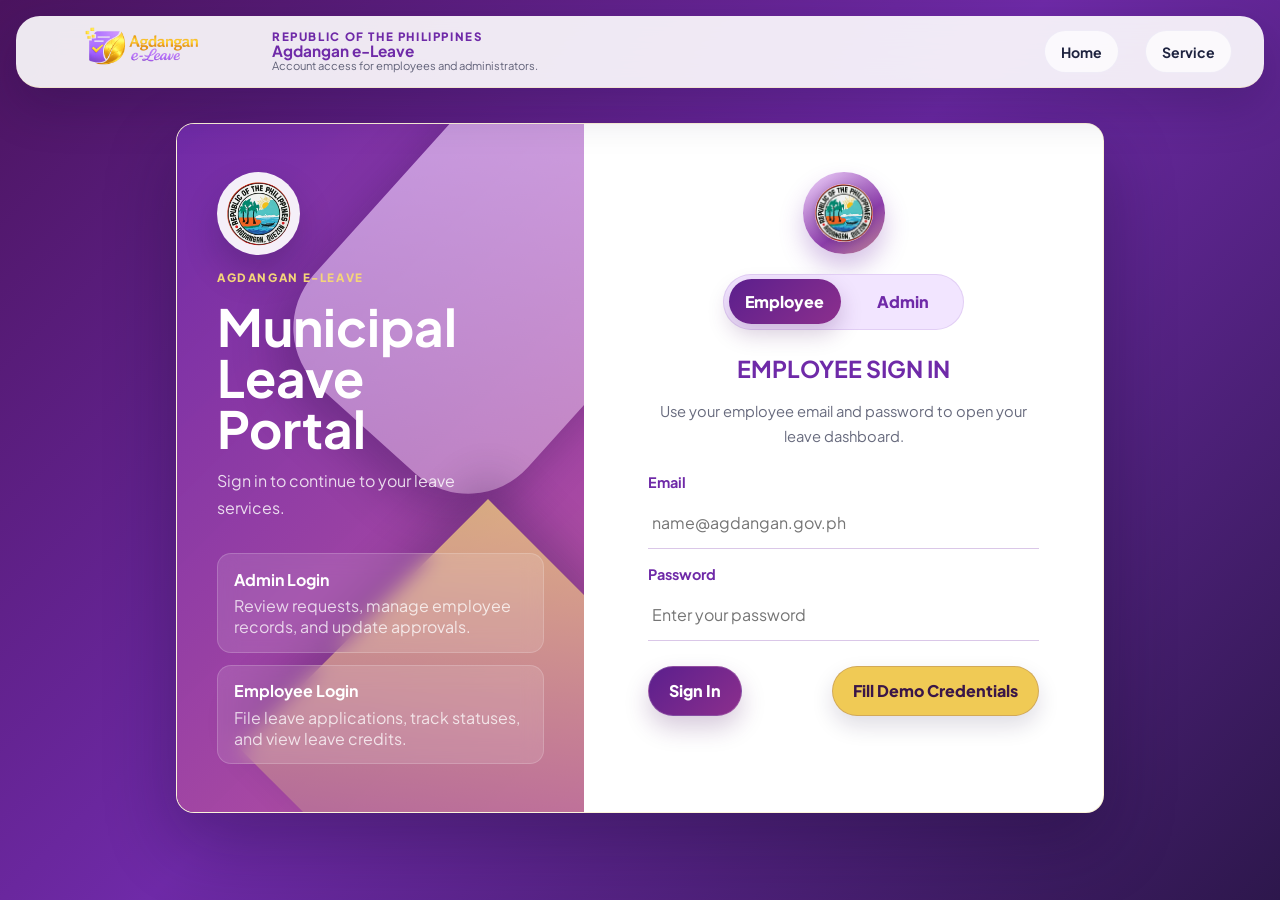
==== account-settings/index.html @ 762d7b07 "Move account settings to separate page" ====
<!DOCTYPE html>
<html lang="en">
<head>
  <meta charset="UTF-8">
  <meta name="viewport" content="width=device-width, initial-scale=1.0">
  <title>Account Settings | Agdangan e-Leave</title>
  <link rel="preconnect" href="https://fonts.googleapis.com">
  <link rel="preconnect" href="https://fonts.gstatic.com" crossorigin>
  <link href="https://fonts.googleapis.com/css2?family=Plus+Jakarta+Sans:wght@400;500;600;700;800&display=swap" rel="stylesheet">
  <link rel="stylesheet" href="/assets/css/styles.css?v=20260603-disapproval-lines">
</head>
<body class="app-shell dashboard-page employee-page account-settings-page">
  <header class="site-header">
    <a class="brand" href="/">
      <img src="/assets/images/agdangan-eleave-logo.png" alt="Agdangan e-Leave official logo" class="brand-logo">
      <div class="brand-copy">
        <span class="eyebrow">Employee Portal</span>
        <h1>Agdangan e-Leave</h1>
        <p>Account security and password management.</p>
      </div>
    </a>

    <nav class="utility-nav" aria-label="Account settings navigation">
      <a href="/employee-dashboard">Employee Service</a>
      <a href="/account-settings" class="active">Account Settings</a>
      <button type="button" id="sign-out-button">Sign Out</button>
    </nav>
  </header>

  <main class="page-shell">
    <section class="dashboard-header" id="account-settings">
      <div class="dashboard-title">
        <p class="section-label">Account Settings</p>
        <h2 id="employee-name">Account Settings</h2>
        <p id="employee-meta">Update your employee account password.</p>
      </div>

      <div class="dashboard-meta">
        <strong id="employee-role-badge" class="badge employee-badge">Employee</strong>
      </div>
    </section>

    <section class="dashboard-grid account-settings-grid">
      <article class="dashboard-card dashboard-card-wide">
        <p class="card-label">Security</p>
        <h3>Change Password</h3>
        <form class="auth-form" data-change-password-form>
          <div class="field-grid">
            <div class="field field-full">
              <label for="employee-current-password">Current Password</label>
              <input id="employee-current-password" name="currentPassword" type="password" autocomplete="current-password" required>
            </div>
            <div class="field">
              <label for="employee-new-password">New Password</label>
              <input id="employee-new-password" name="newPassword" type="password" minlength="8" autocomplete="new-password" required>
            </div>
            <div class="field">
              <label for="employee-confirm-password">Confirm New Password</label>
              <input id="employee-confirm-password" name="confirmPassword" type="password" minlength="8" autocomplete="new-password" required>
            </div>
          </div>
          <div class="form-actions">
            <button type="submit" class="button button-primary">Update Password</button>
          </div>
        </form>
      </article>
    </section>
  </main>

  <script src="/assets/vendor/supabase-js-2.js"></script>
  <script src="/assets/js/supabase-config.js"></script>
  <script src="/assets/js/app.js?v=20260603-disapproval-lines"></script>
</body>
</html>
---- assets/css/styles.css ----
:root {
  --navy: #4b23b8;
  --blue: #4ea6f5;
  --blue-dark: #6f3df4;
  --gold: #f4d579;
  --gold-strong: #d8a931;
  --mist: #f5f6fb;
  --ink: #1f2440;
  --ink-soft: rgba(31, 36, 64, 0.68);
  --white: #ffffff;
  --panel: rgba(255, 255, 255, 0.92);
  --line: rgba(102, 79, 178, 0.12);
  --shadow: 0 18px 40px rgba(54, 36, 120, 0.12);
  --success: #8c3daa;
  --danger: #e35b6b;
  --teal: #b43b93;
  --violet-soft: #f0ebff;
  --blue-soft: #edf6ff;
  --gold-soft: #fff4c4;
}

* {
  box-sizing: border-box;
}

img,
table,
input,
select,
textarea,
button {
  max-width: 100%;
}

html {
  scroll-behavior: smooth;
  width: 100%;
  overflow-x: hidden;
}

body {
  margin: 0;
  width: 100%;
  overflow-x: hidden;
  font-family: "Plus Jakarta Sans", sans-serif;
  color: var(--ink);
  background:
    radial-gradient(circle at top left, rgba(111, 61, 244, 0.14), transparent 26%),
    radial-gradient(circle at top right, rgba(78, 166, 245, 0.18), transparent 24%),
    linear-gradient(180deg, #f7f8fd 0%, #eef1fb 100%);
}

body.app-shell {
  min-height: 100vh;
}

a {
  color: inherit;
  text-decoration: none;
}

button,
input,
select,
textarea {
  font: inherit;
}

.site-header {
  position: sticky;
  top: 0;
  z-index: 10;
  display: flex;
  align-items: center;
  justify-content: space-between;
  gap: 0.9rem;
  min-height: 72px;
  padding: 0.8rem 2rem;
  background: rgba(255, 255, 255, 0.82);
  backdrop-filter: blur(18px);
  border-bottom: 1px solid rgba(102, 79, 178, 0.08);
}

.brand {
  display: flex;
  align-items: center;
  gap: 0.9rem;
  min-width: 0;
}

.brand-logo {
  width: 120px;
  max-width: 100%;
  height: auto;
  flex: 0 0 auto;
  filter: none;
}

.brand-copy {
  display: flex;
  flex-direction: column;
  justify-content: center;
  gap: 0;
  line-height: 1;
}

.brand-copy h1,
.brand-copy p,
.brand-copy .eyebrow {
  margin: 0;
}

.eyebrow,
.section-label,
.hero-kicker,
.stat-label,
.card-label {
  text-transform: uppercase;
  letter-spacing: 0.14em;
  font-size: 0.72rem;
  font-weight: 800;
}

.eyebrow,
.section-label,
.card-label,
.stat-label {
  color: var(--navy);
}

.brand-copy h1 {
  margin-top: 0;
  font-size: clamp(0.96rem, 1vw, 1.18rem);
  line-height: 1;
  color: var(--navy);
}

.brand-copy p {
  margin-top: 0;
  color: var(--ink-soft);
  font-size: 0.7rem;
  line-height: 1.25;
}

.site-nav,
.utility-nav {
  display: flex;
  align-items: center;
  flex-wrap: wrap;
  gap: 1.6rem;
  font-weight: 700;
}

.site-nav a,
.utility-nav a,
.utility-nav button {
  position: relative;
  padding: 0.7rem 1rem;
  font-size: 0.88rem;
  color: var(--ink);
  background: rgba(255, 255, 255, 0.72);
  border: 1px solid rgba(102, 79, 178, 0.08);
  border-radius: 999px;
  cursor: pointer;
  white-space: normal;
}

.site-nav a::after,
.utility-nav a::after,
.utility-nav button::after {
  display: none;
}

.site-nav a:hover::after,
.site-nav a.active::after,
.utility-nav a:hover::after,
.utility-nav a.active::after,
.utility-nav button:hover::after {
  transform: none;
}

.site-nav a:hover,
.site-nav a.active,
.utility-nav a:hover,
.utility-nav a.active,
.utility-nav button:hover {
  color: var(--navy);
  background: var(--violet-soft);
  border-color: rgba(111, 61, 244, 0.14);
}

.hero {
  position: relative;
  min-height: calc(100vh - 96px);
  display: grid;
  align-items: center;
  padding: 4.5rem;
  background: transparent;
  overflow: hidden;
}

.hero-overlay {
  display: none;
}

.hero-shell {
  position: relative;
  display: grid;
  grid-template-columns: minmax(0, 1fr) minmax(360px, 420px);
  gap: 3rem;
  align-items: center;
  width: min(100%, 72rem);
  margin: 0 auto;
  padding: 2rem;
  border-radius: 36px;
  background: linear-gradient(145deg, rgba(255, 255, 255, 0.82), rgba(255, 255, 255, 0.6));
  border: 1px solid rgba(102, 79, 178, 0.08);
  box-shadow: var(--shadow);
}

.hero-copy {
  display: grid;
  gap: 1rem;
  max-width: 36rem;
}

.hero-kicker {
  color: var(--blue-dark);
}

.hero-copy h2,
.auth-copy h2,
.service-copy h3,
.dashboard-title h2 {
  margin: 1rem 0 1rem;
  font-family: "Plus Jakarta Sans", sans-serif;
}

.hero-copy h2 {
  margin: 0;
  font-size: clamp(3rem, 5vw, 4.6rem);
  line-height: 0.98;
  color: var(--ink);
}

.hero-text,
.panel p,
.service-copy p,
.service-card li,
.auth-copy p,
.auth-form p,
.dashboard-card p,
.data-table td,
.data-table th,
.empty-state,
.request-list li {
  line-height: 1.7;
}

.hero-text {
  max-width: 34rem;
  font-size: 1.08rem;
  color: var(--ink-soft);
}

.hero-meta {
  display: grid;
  gap: 1rem;
  grid-template-columns: repeat(2, minmax(0, 1fr));
}

.hero-meta div {
  display: grid;
  gap: 0.3rem;
  padding: 1.15rem 1.2rem;
  background: rgba(255, 255, 255, 0.86);
  border: 1px solid rgba(111, 61, 244, 0.1);
  border-radius: 22px;
  box-shadow: 0 12px 26px rgba(54, 36, 120, 0.06);
}

.hero-meta strong {
  color: var(--navy);
}

.hero-login-card {
  align-self: center;
}

.trust-strip,
.overview-section,
.app-layout,
.closing-section {
  width: min(100%, 72rem);
  margin: 0 auto;
  padding: 4.25rem 4.5rem;
}

.trust-strip {
  display: grid;
  grid-template-columns: repeat(3, minmax(0, 1fr));
  gap: 1rem;
  padding-top: 0;
}

.trust-strip p {
  margin: 0;
  padding: 1.15rem 1.2rem;
  background: rgba(255, 255, 255, 0.84);
  border: 1px solid var(--line);
  border-radius: 20px;
  box-shadow: 0 14px 28px rgba(54, 36, 120, 0.06);
  line-height: 1.6;
  color: var(--ink-soft);
}

.trust-strip strong {
  color: var(--navy);
}

.hero-actions,
.form-actions,
.split-actions,
.service-links {
  display: flex;
  flex-wrap: wrap;
  gap: 1rem;
}

.button {
  position: relative;
  display: inline-flex;
  align-items: center;
  justify-content: center;
  gap: 0.5rem;
  min-height: 2.8rem;
  padding: 0.82rem 1.25rem;
  border-radius: 14px;
  font-weight: 800;
  border: 1px solid transparent;
  cursor: pointer;
  overflow: hidden;
  box-shadow: 0 10px 22px rgba(31, 12, 64, 0.14);
  transition: transform 160ms ease, box-shadow 160ms ease, background 160ms ease, border-color 160ms ease;
}

.button:hover {
  transform: translateY(-1px);
  box-shadow: 0 14px 28px rgba(31, 12, 64, 0.18);
}

.button:disabled,
.button.is-loading {
  cursor: wait;
  opacity: 0.82;
}

.button:disabled:hover,
.button.is-loading:hover {
  transform: none;
}

.button.is-loading::after {
  position: absolute;
  right: 0;
  bottom: 0;
  left: 0;
  height: 3px;
  content: "";
  background: linear-gradient(90deg, transparent, rgba(255, 255, 255, 0.92), transparent);
  animation: button-loading-progress 1s ease-in-out infinite;
}

.button-spinner {
  width: 1em;
  height: 1em;
  flex: 0 0 auto;
  border: 2px solid currentColor;
  border-right-color: transparent;
  border-radius: 999px;
  animation: button-spinner 700ms linear infinite;
}

@keyframes button-spinner {
  to {
    transform: rotate(360deg);
  }
}

@keyframes button-loading-progress {
  0% {
    transform: translateX(-100%);
  }

  100% {
    transform: translateX(100%);
  }
}

.button-primary {
  background: linear-gradient(135deg, #5b1f8d 0%, #8c2f8d 100%);
  color: #ffffff;
  border-color: rgba(255, 255, 255, 0.18);
}

.button-secondary {
  background: #ffffff;
  color: #4b145f;
  border: 1px solid rgba(75, 20, 95, 0.24);
}

.button-muted {
  background: #eadcf7;
  color: #4b145f;
  border-color: rgba(75, 20, 95, 0.18);
}

.button-danger {
  background: #f7d9df;
  color: #9d2638;
  border-color: rgba(157, 38, 56, 0.2);
}

.button-success {
  background: #f0ca55;
  color: #3a1648;
  border-color: rgba(75, 20, 95, 0.18);
}

.overview-section {
  display: grid;
  grid-template-columns: 0.82fr 1.18fr;
  gap: 2rem;
  align-items: start;
}

.overview-copy h3,
.closing-section h3,
.service-auth-heading {
  margin: 0.75rem 0 1rem;
  font-size: clamp(2rem, 3vw, 2.8rem);
  color: var(--ink);
  line-height: 1.05;
}

.overview-copy p,
.closing-section p {
  color: var(--ink-soft);
  line-height: 1.7;
}

.overview-grid {
  display: grid;
  grid-template-columns: repeat(3, minmax(0, 1fr));
  gap: 1rem;
}

.overview-card {
  padding: 1.6rem;
  border-radius: 24px;
  background: rgba(255, 255, 255, 0.88);
  box-shadow: 0 14px 30px rgba(54, 36, 120, 0.08);
  border: 1px solid rgba(111, 61, 244, 0.07);
}

.overview-card span {
  display: inline-flex;
  margin-bottom: 1rem;
  color: var(--blue);
  font-weight: 800;
}

.overview-card h4 {
  margin: 0 0 0.6rem;
  font-size: 1.3rem;
  color: var(--ink);
}

.overview-card p {
  margin: 0;
  color: var(--ink-soft);
  line-height: 1.65;
}

.service-auth-card {
  display: grid;
  gap: 1rem;
  width: min(100%, 26rem);
  padding: 2rem;
  border-radius: 28px;
  background: linear-gradient(180deg, rgba(75, 35, 184, 0.97), rgba(111, 61, 244, 0.96));
  color: #ffffff;
  box-shadow: 0 24px 50px rgba(67, 38, 154, 0.24);
  border: 1px solid rgba(255, 255, 255, 0.12);
}

.service-auth-role-wrap {
  display: grid;
  gap: 1rem;
}

.service-auth-form {
  padding: 0;
  background: transparent;
  box-shadow: none;
  border-radius: 0;
}

.service-auth-card .section-label,
.service-auth-card .service-auth-heading,
.service-auth-card .auth-form h3,
.service-auth-card .muted,
.service-auth-card .field label {
  color: #ffffff;
}

.service-auth-card .muted {
  color: rgba(255, 255, 255, 0.72);
}

.service-auth-form .field input {
  background: rgba(255, 255, 255, 0.98);
  border-color: rgba(255, 255, 255, 0.18);
}

.service-auth-form .form-actions {
  padding-top: 0.5rem;
}

.panel,
.auth-card,
.dashboard-card,
.service-card,
.mini-card,
.stat-card,
.status-banner {
  border-radius: 26px;
  background: var(--panel);
  box-shadow: var(--shadow);
}

.panel {
  padding: 2rem;
}

.panel-intro {
  background: linear-gradient(160deg, rgba(75, 35, 184, 0.96), rgba(78, 166, 245, 0.84));
  color: var(--white);
}

.panel-intro h3 {
  margin: 0.6rem 0 1rem;
  font-size: 2rem;
}

.panel-feature span {
  display: inline-flex;
  width: 3rem;
  height: 3rem;
  align-items: center;
  justify-content: center;
  border-radius: 50%;
  background: rgba(111, 61, 244, 0.12);
  color: var(--blue);
  font-weight: 800;
}

.panel-feature h3 {
  margin: 1.1rem 0 0.6rem;
  font-size: 1.45rem;
}

.service-section {
  display: block;
}

.service-copy h3 {
  font-size: clamp(2rem, 3vw, 3rem);
  color: var(--ink);
}

.mini-card,
.service-card,
.auth-card,
.dashboard-card,
.status-banner,
.stat-card {
  padding: 2rem;
  border: 1px solid rgba(102, 79, 178, 0.08);
}

.mini-card {
  display: grid;
  gap: 0.35rem;
  min-width: 14rem;
  background: linear-gradient(135deg, rgba(255, 255, 255, 0.96), rgba(240, 235, 255, 0.84));
}

.mini-card span {
  color: var(--ink-soft);
}

.service-card h4 {
  margin-top: 0;
  font-size: 1.7rem;
  color: var(--navy);
}

.service-card ul,
.request-list {
  margin: 0 0 1.75rem;
  padding-left: 1.2rem;
}

.app-layout {
  display: grid;
  grid-template-columns: 1.05fr 0.95fr;
  gap: 2rem;
  min-height: calc(100vh - 108px);
  align-items: start;
}

.auth-copy {
  padding-top: 0.5rem;
}

.auth-page .app-layout,
.landing-page .hero-shell {
  width: min(100%, 84rem);
}

.auth-page .app-layout {
  margin: 1rem auto 0;
  padding: 1rem 2rem 3rem;
}

.dashboard-page .site-header {
  width: min(100%, 84rem);
  margin: 1rem auto 0;
  border-radius: 28px;
  padding-left: 1.4rem;
  padding-right: 1.4rem;
  box-shadow: 0 18px 38px rgba(54, 36, 120, 0.08);
}

.dashboard-page .page-shell {
  padding-top: 1.5rem;
}

.auth-copy h2 {
  font-size: clamp(2.4rem, 4vw, 4.2rem);
  color: var(--navy);
}

.auth-grid {
  display: grid;
  gap: 1.25rem;
  margin-top: 2rem;
}

.auth-card {
  display: grid;
  gap: 1rem;
  background: linear-gradient(180deg, rgba(255, 255, 255, 0.96), rgba(245, 241, 255, 0.92));
}

.auth-page {
  min-height: 100vh;
  background: linear-gradient(135deg, #4b145f 0%, #6f2aa8 48%, #2d174c 100%);
}

.auth-page .site-header {
  width: min(100% - 2rem, 84rem);
  margin: 1rem auto 0;
  border-radius: 24px;
  background: rgba(255, 255, 255, 0.9);
  border-color: rgba(244, 213, 121, 0.28);
  box-shadow: 0 18px 48px rgba(24, 9, 48, 0.22);
}

.auth-page .brand-copy h1,
.auth-page .eyebrow,
.auth-page .section-label {
  color: #6f2aa8;
}

.auth-page .app-layout {
  position: relative;
  grid-template-columns: minmax(280px, 0.88fr) minmax(320px, 1.12fr);
  gap: 0;
  width: min(100% - 2rem, 58rem);
  min-height: 34rem;
  margin: 2.2rem auto;
  padding: 0;
  overflow: hidden;
  border: 1px solid rgba(244, 213, 121, 0.28);
  border-radius: 18px;
  background: #ffffff;
  box-shadow: 0 28px 70px rgba(20, 8, 40, 0.32);
}

.auth-page .auth-copy {
  position: relative;
  display: grid;
  align-content: center;
  min-height: 34rem;
  padding: 3rem 2.5rem;
  overflow: hidden;
  background:
    linear-gradient(135deg, rgba(111, 42, 168, 0.94), rgba(198, 91, 164, 0.88)),
    #7c2b91;
  color: #ffffff;
}

.auth-page .auth-copy::before,
.auth-page .auth-copy::after {
  position: absolute;
  content: "";
  inset: auto;
  pointer-events: none;
}

.auth-page .auth-copy::before {
  top: -7rem;
  right: -5.5rem;
  width: 18rem;
  height: 30rem;
  border-radius: 0 0 5rem 5rem;
  background: linear-gradient(135deg, rgba(239, 206, 255, 0.74), rgba(255, 255, 255, 0.32));
  transform: rotate(42deg);
  box-shadow: 0 24px 46px rgba(31, 12, 64, 0.28);
}

.auth-page .auth-copy::after {
  right: -5rem;
  bottom: -7rem;
  width: 22rem;
  height: 22rem;
  background: linear-gradient(135deg, rgba(244, 213, 121, 0.72), rgba(140, 61, 170, 0.42));
  transform: rotate(45deg);
  box-shadow: -18px -18px 40px rgba(31, 12, 64, 0.24);
}

.auth-copy-inner {
  position: relative;
  z-index: 1;
  display: grid;
  gap: 0.8rem;
  max-width: 18rem;
}

.auth-seal {
  width: 5.2rem;
  height: 5.2rem;
  object-fit: contain;
  padding: 0.6rem;
  border-radius: 50%;
  background: rgba(255, 255, 255, 0.92);
  box-shadow: 0 18px 34px rgba(31, 12, 64, 0.24);
}

.auth-page .auth-copy .section-label {
  color: #f4d579;
}

.auth-page .auth-copy h2 {
  margin: 0;
  color: #ffffff;
  font-size: clamp(2.4rem, 4vw, 3.8rem);
  line-height: 1;
}

.auth-page .auth-copy p {
  margin: 0;
  max-width: 17rem;
  color: rgba(255, 255, 255, 0.82);
}

.auth-page .auth-grid {
  position: relative;
  z-index: 1;
  grid-template-columns: 1fr;
  gap: 0.75rem;
  margin-top: 2rem;
}

.auth-page .mini-card {
  min-width: 0;
  padding: 0.9rem 1rem;
  border-color: rgba(255, 255, 255, 0.18);
  border-radius: 14px;
  background: rgba(255, 255, 255, 0.12);
  box-shadow: none;
  backdrop-filter: blur(10px);
}

.auth-page .mini-card strong {
  color: #ffffff;
}

.auth-page .mini-card span {
  color: rgba(255, 255, 255, 0.76);
}

.auth-page .status-banner {
  position: relative;
  z-index: 1;
  margin-top: 1rem;
  padding: 0.85rem 1rem;
  border-color: rgba(244, 213, 121, 0.24);
  border-radius: 14px;
  background: rgba(255, 255, 255, 0.14);
  box-shadow: none;
  color: #fff4c4;
}

.auth-page .auth-card {
  align-content: center;
  min-height: 34rem;
  padding: 3rem 4rem;
  border: 0;
  border-radius: 0;
  background: #ffffff;
  box-shadow: none;
}

.auth-icon {
  display: grid;
  place-items: center;
  justify-self: center;
  width: 5.1rem;
  height: 5.1rem;
  margin-bottom: 0.25rem;
  border-radius: 50%;
  overflow: hidden;
  background: linear-gradient(145deg, #f3d9ff, #8c3daa 62%, #f4d579 140%);
  box-shadow: 0 14px 24px rgba(111, 42, 168, 0.28);
}

.auth-icon img {
  width: 3.6rem;
  height: 3.6rem;
  border-radius: 50%;
  object-fit: contain;
  filter: drop-shadow(0 2px 4px rgba(36, 16, 64, 0.22));
}

.auth-page .auth-form h3 {
  margin: 0;
  text-align: center;
  color: #6f2aa8;
  font-size: 1.45rem;
  text-transform: uppercase;
}

.auth-page .auth-form .muted {
  margin: 0 0 0.5rem;
  text-align: center;
}

.auth-page .role-switch {
  justify-self: center;
  margin-bottom: 0.5rem;
  padding: 0.28rem;
  border: 1px solid rgba(111, 42, 168, 0.12);
  border-radius: 999px;
  background: #f2e5ff;
}

.auth-page .role-switch button {
  min-width: 7rem;
  border-radius: 999px;
  color: #6f2aa8;
}

.auth-page .role-switch button.active {
  background: linear-gradient(135deg, #5b1f8d, #8c2f8d);
  box-shadow: 0 10px 22px rgba(75, 20, 95, 0.22);
}

.auth-page .field label {
  color: #6f2aa8;
}

.auth-page .field input {
  border-width: 0 0 1px;
  border-color: rgba(111, 42, 168, 0.26);
  border-radius: 0;
  padding: 0.9rem 0.2rem;
  background: transparent;
}

.auth-page .field input:focus {
  box-shadow: 0 3px 0 rgba(244, 213, 121, 0.78);
}

.auth-page .form-actions {
  justify-content: space-between;
  align-items: center;
  padding-top: 0.6rem;
}

.auth-page .button-primary {
  border-radius: 999px;
  background: linear-gradient(135deg, #5b1f8d, #8c2f8d);
  box-shadow: 0 12px 24px rgba(75, 20, 95, 0.22);
}

.auth-page .button-muted {
  border-radius: 999px;
  background: #f0ca55;
  color: #3a1648;
  border-color: rgba(75, 20, 95, 0.18);
}

.landing-page {
  min-height: 100vh;
  background: linear-gradient(135deg, #4b145f 0%, #6f2aa8 48%, #2d174c 100%);
}

.landing-page .site-header,
.auth-page .site-header,
.admin-page .site-header,
.credit-page .site-header,
.employee-page .site-header {
  min-height: 72px;
  max-height: 72px;
  overflow: visible;
}

.landing-page .site-header {
  width: min(100% - 2rem, 84rem);
  margin: 1rem auto 0;
  border-radius: 24px;
  background: rgba(255, 255, 255, 0.9);
  border-color: rgba(244, 213, 121, 0.28);
  box-shadow: 0 18px 48px rgba(24, 9, 48, 0.22);
}

.landing-page .brand-logo,
.auth-page .brand-logo {
  position: absolute;
  left: 1.1rem;
  top: 50%;
  z-index: 2;
  width: 230px;
  max-width: none;
  transform: translateY(-50%);
  transform-origin: left center;
}

.landing-page .brand-copy {
  margin-left: 14rem;
}

.auth-page .brand-copy {
  margin-left: 14rem;
}

.landing-page .brand-copy h1 {
  color: #6f2aa8;
}

.landing-page .eyebrow,
.landing-page .section-label,
.landing-page .card-label {
  color: #6f2aa8;
}

.landing-page .site-nav a {
  border-color: rgba(111, 42, 168, 0.12);
}

.landing-page .site-nav a.active,
.landing-page .site-nav a:hover {
  color: #6f2aa8;
  background: rgba(244, 213, 121, 0.18);
  border-color: rgba(244, 213, 121, 0.42);
}

.landing-page .hero {
  min-height: calc(100vh - 6.5rem);
  padding: 2.2rem 2rem 1.4rem;
}

.landing-page .hero-shell {
  position: relative;
  grid-template-columns: 1fr;
  gap: 0;
  width: min(100%, 72rem);
  min-height: 35rem;
  padding: 0;
  overflow: hidden;
  border: 1px solid rgba(244, 213, 121, 0.28);
  border-radius: 20px;
  background: #ffffff;
  box-shadow: 0 30px 74px rgba(20, 8, 40, 0.34);
}

.landing-page .hero-copy {
  position: relative;
  display: grid;
  align-content: center;
  max-width: none;
  min-height: 35rem;
  padding: 3.2rem;
  overflow: hidden;
  background:
    linear-gradient(135deg, rgba(111, 42, 168, 0.94), rgba(198, 91, 164, 0.88)),
    #7c2b91;
  color: #ffffff;
}

.landing-page .hero-copy .hero-actions {
  display: none;
}

.landing-page .hero-copy::before,
.landing-page .hero-copy::after {
  position: absolute;
  content: "";
  pointer-events: none;
}

.landing-page .hero-copy::before {
  top: -7rem;
  right: -5.5rem;
  width: 20rem;
  height: 31rem;
  border-radius: 0 0 5rem 5rem;
  background: linear-gradient(135deg, rgba(239, 206, 255, 0.72), rgba(255, 255, 255, 0.3));
  transform: rotate(42deg);
  box-shadow: 0 24px 46px rgba(31, 12, 64, 0.28);
}

.landing-page .hero-copy::after {
  right: -5rem;
  bottom: -7.5rem;
  width: 23rem;
  height: 23rem;
  background: linear-gradient(135deg, rgba(244, 213, 121, 0.72), rgba(140, 61, 170, 0.42));
  transform: rotate(45deg);
  box-shadow: -18px -18px 40px rgba(31, 12, 64, 0.24);
}

.landing-page .hero-copy > * {
  position: relative;
  z-index: 1;
}

.landing-page .hero-kicker {
  color: #f4d579;
}

.landing-page .hero-copy h2 {
  color: #ffffff;
  font-size: clamp(3.2rem, 6vw, 5.4rem);
}

.landing-page .hero-text {
  color: rgba(255, 255, 255, 0.82);
}

.landing-page .hero-meta {
  max-width: 36rem;
}

.landing-page .hero-meta div {
  border-color: rgba(255, 255, 255, 0.18);
  border-radius: 16px;
  background: rgba(255, 255, 255, 0.12);
  box-shadow: none;
  backdrop-filter: blur(10px);
}

.landing-page .hero-meta .card-label {
  color: #f4d579;
}

.landing-page .hero-meta strong {
  color: #ffffff;
}

.landing-page .hero-actions .button-primary {
  background: linear-gradient(135deg, #f4d579, #c26aa8);
  color: #2d174c;
  box-shadow: 0 12px 26px rgba(48, 18, 78, 0.18);
}

.landing-page .trust-strip,
.landing-page .overview-section,
.landing-page .closing-section {
  position: relative;
  z-index: 1;
}

.landing-page .trust-strip p,
.landing-page .overview-card,
.landing-page .closing-section,
.landing-page .overview-copy {
  border-color: rgba(244, 213, 121, 0.22);
}

.landing-page .trust-strip p,
.landing-page .overview-card,
.landing-page .closing-section {
  background: rgba(255, 255, 255, 0.92);
  box-shadow: 0 18px 42px rgba(24, 9, 48, 0.18);
}

.status-banner {
  margin-top: 1.5rem;
  color: var(--navy);
  background: linear-gradient(135deg, rgba(255, 255, 255, 0.9), rgba(237, 246, 255, 0.88));
}

.auth-form {
  display: grid;
  gap: 1rem;
}

.role-switch {
  display: inline-flex;
  padding: 0.35rem;
  border-radius: 16px;
  background: rgba(111, 61, 244, 0.08);
  gap: 0.35rem;
}

.role-switch button {
  padding: 0.75rem 1rem;
  border: 0;
  border-radius: 12px;
  background: transparent;
  color: var(--ink);
  font-weight: 800;
  cursor: pointer;
}

.role-switch button.active {
  background: linear-gradient(135deg, #5b1f8d, #8c2f8d);
  color: var(--white);
}

.field-grid {
  display: grid;
  grid-template-columns: 1fr 1fr;
  gap: 1rem;
}

.field {
  display: grid;
  gap: 0.45rem;
}

.field-full {
  grid-column: 1 / -1;
}

.field label {
  font-size: 0.9rem;
  font-weight: 700;
  color: var(--ink);
}

.field input,
.field select,
.field textarea {
  width: 100%;
  border: 1px solid rgba(111, 61, 244, 0.12);
  border-radius: 16px;
  padding: 0.95rem 1rem;
  background: rgba(255, 255, 255, 0.96);
  color: var(--ink);
}

.field textarea {
  min-height: 8rem;
  resize: vertical;
}

.helper-text,
.muted {
  color: var(--ink-soft);
  font-size: 0.92rem;
}

input:focus,
select:focus,
textarea:focus,
button:focus {
  outline: 0;
  box-shadow: 0 0 0 4px rgba(111, 61, 244, 0.12);
}

.hidden {
  display: none !important;
}

.system-alert {
  position: fixed;
  inset: 0;
  z-index: 500;
  display: grid;
  place-items: center;
  padding: 1.25rem;
}

.system-alert-backdrop {
  position: absolute;
  inset: 0;
  background: rgba(18, 20, 36, 0.54);
  backdrop-filter: blur(10px);
}

.system-alert-dialog {
  position: relative;
  display: grid;
  grid-template-columns: auto minmax(0, 1fr);
  gap: 1rem;
  width: min(100%, 440px);
  padding: 1.35rem;
  border: 1px solid rgba(102, 79, 178, 0.12);
  border-radius: 24px;
  background: rgba(255, 255, 255, 0.98);
  box-shadow: 0 26px 70px rgba(24, 20, 66, 0.28);
}

.system-alert-icon {
  display: inline-flex;
  align-items: center;
  justify-content: center;
  width: 2.6rem;
  height: 2.6rem;
  border-radius: 999px;
  background: var(--violet-soft);
  color: var(--navy);
  font-size: 0.9rem;
  font-weight: 900;
}

.system-alert-success .system-alert-icon {
  background: rgba(244, 213, 121, 0.2);
  color: var(--success);
}

.system-alert-copy {
  min-width: 0;
}

.system-alert-copy h3 {
  margin: 0 0 0.35rem;
  color: var(--ink);
  font-size: 1.1rem;
}

.system-alert-copy p {
  margin: 0;
  color: var(--ink-soft);
  line-height: 1.55;
  overflow-wrap: anywhere;
}

.system-alert-action {
  grid-column: 2;
  justify-self: end;
  margin-top: 0.15rem;
  padding: 0.75rem 1.15rem;
  border-radius: 14px;
}

.page-shell {
  padding: 2rem 2rem 4rem;
  width: min(100%, 84rem);
  margin: 0 auto;
}

.dashboard-header {
  display: flex;
  align-items: flex-start;
  justify-content: space-between;
  gap: 1.5rem;
  margin-bottom: 1.75rem;
  padding: 2rem;
  border-radius: 30px;
  background: linear-gradient(145deg, rgba(75, 35, 184, 0.96), rgba(111, 61, 244, 0.92));
  color: #ffffff;
  box-shadow: 0 24px 48px rgba(67, 38, 154, 0.24);
}

.dashboard-title h2 {
  font-size: clamp(2rem, 3vw, 3rem);
  color: #ffffff;
}

.dashboard-title p,
.dashboard-meta {
  color: rgba(255, 255, 255, 0.8);
}

.stats-grid,
.dashboard-grid {
  display: grid;
  gap: 1.35rem;
}

.stats-grid {
  grid-template-columns: repeat(4, 1fr);
  margin-bottom: 1.35rem;
}

.stat-card strong {
  display: block;
  margin-top: 0.7rem;
  font-size: 2rem;
  color: #ffffff;
}

.dashboard-grid {
  grid-template-columns: 1.1fr 0.9fr;
}

.stats-grid .stat-card {
  color: #ffffff;
  border: 0;
}

.stats-grid .stat-card:nth-child(1) {
  background: linear-gradient(135deg, #5a2fcd, #6f3df4);
}

.stats-grid .stat-card:nth-child(2) {
  background: linear-gradient(135deg, #3b83e8, #4ea6f5);
}

.stats-grid .stat-card:nth-child(3) {
  background: linear-gradient(135deg, #8c3daa, #b43b93);
}

.stats-grid .stat-card:nth-child(4) {
  background: linear-gradient(135deg, #d8a931, #f4d579);
}

.dashboard-card-wide {
  grid-column: 1 / -1;
}

.dashboard-card h3 {
  margin-top: 0;
  font-size: 1.55rem;
  color: var(--ink);
  overflow-wrap: anywhere;
}

.approval-queue-section {
  padding: 2rem;
}

.line-list-section {
  padding: 2rem;
}

.approval-queue-section h3 {
  padding-bottom: 0.85rem;
  border-bottom: 1px solid rgba(102, 79, 178, 0.12);
}

.line-list-section h3 {
  padding-bottom: 0.85rem;
  border-bottom: 1px solid rgba(102, 79, 178, 0.12);
}

.leave-paper-card {
  padding: 1.1rem;
  background: linear-gradient(180deg, rgba(244, 240, 255, 0.96), rgba(237, 246, 255, 0.92));
}

.leave-paper {
  width: min(100%, 780px);
  margin: 0 auto;
  background: #fff;
  font-family: Arial, Helvetica, sans-serif;
  color: #111;
  border: 2px solid rgba(20, 20, 20, 0.78);
  box-shadow: 0 12px 24px rgba(54, 36, 120, 0.08);
}

.leave-paper-topline,
.leave-paper-row,
.leave-paper-panel-grid {
  display: grid;
}

.leave-paper-topline {
  grid-template-columns: 1fr auto;
  gap: 0.75rem;
  padding: 0.55rem 0.85rem 0.05rem;
}

.leave-paper-form-series {
  display: grid;
  gap: 0.08rem;
}

.leave-paper-note,
.leave-paper-government {
  margin: 0;
}

.leave-paper-note {
  font-size: 0.72rem;
  font-style: italic;
  line-height: 1.25;
}

.leave-paper-annex {
  margin: 0.22rem 0 0;
  font-size: 0.92rem;
  font-weight: 800;
}

.leave-paper-stamp {
  align-self: start;
  width: 10.5rem;
  min-height: 3.4rem;
  padding: 0.45rem 0.55rem;
  border: 1px solid rgba(20, 20, 20, 0.42);
  text-align: center;
  font-size: 0.7rem;
  font-weight: 400;
}

.leave-paper-heading-grid {
  display: grid;
  grid-template-columns: 1fr;
  justify-items: center;
  position: relative;
  padding: 0.05rem 0.85rem 0.45rem;
  border-bottom: 1px solid rgba(20, 20, 20, 0.78);
}

.leave-paper-row-bottom .leave-paper-cell {
  min-height: 4.4rem;
}

.leave-paper-seal-wrap {
  position: absolute;
  transform: translate(-5.2rem, 0.18rem);
  padding: 0;
}

.leave-paper-seal {
  width: 40px;
  height: 40px;
  object-fit: contain;
}

.leave-paper-heading {
  padding: 0;
  text-align: center;
  min-width: 15rem;
}

.leave-paper-heading-spacer {
  display: none;
}

.leave-paper-government {
  font-size: 0.79rem;
  font-weight: 800;
  color: #111;
  line-height: 1.15;
  text-transform: uppercase;
}

.leave-paper-heading h3 {
  margin: 0.45rem 0 0;
  font-size: clamp(1.4rem, 2.1vw, 1.95rem);
  text-transform: uppercase;
  color: #111;
  letter-spacing: 0;
  font-weight: 900;
}

.leave-paper-form,
.leave-paper-row,
.leave-paper-panel-grid {
  display: grid;
}

.leave-paper-row {
  grid-template-columns: repeat(2, minmax(0, 1fr));
}

.leave-paper-row-compact {
  grid-template-columns: 1.08fr 1fr 0.72fr;
}

.leave-paper-cell,
.leave-paper-panel {
  padding: 0.42rem 0.52rem;
  border-right: 1px solid rgba(20, 20, 20, 0.78);
  border-bottom: 1px solid rgba(20, 20, 20, 0.78);
}

.leave-paper-row > .leave-paper-cell:last-child,
.leave-paper-row-footer > .leave-paper-cell:last-child {
  border-right: 0;
}

.leave-paper-label {
  display: block;
  margin-bottom: 0.28rem;
  font-size: 0.62rem;
  font-weight: 400;
  letter-spacing: 0;
  text-transform: uppercase;
  color: #111;
}

.leave-paper-cell-inline {
  display: grid;
  grid-template-columns: auto minmax(0, 1fr);
  align-items: center;
  gap: 0.45rem;
}

.leave-paper-cell-inline .leave-paper-label {
  margin-bottom: 0;
  white-space: nowrap;
}

.leave-paper-cell-inline .leave-paper-input,
.leave-paper-cell-inline .leave-paper-readonly {
  min-width: 0;
}

.leave-paper-name-header {
  display: grid;
  grid-template-columns: auto 1fr;
  align-items: end;
  gap: 0.45rem;
  margin-bottom: 0.12rem;
}

.leave-paper-name-header .leave-paper-label {
  margin-bottom: 0;
}

.leave-paper-inline-captions {
  display: grid;
  grid-template-columns: repeat(3, minmax(0, 1fr));
  gap: 0.45rem;
  text-align: center;
  font-size: 0.58rem;
}

.leave-paper-name-header .leave-paper-inline-captions {
  margin-bottom: 0;
}

.leave-paper-line {
  min-height: 1.45rem;
  padding-bottom: 0.12rem;
  border-bottom: 1px solid rgba(20, 20, 20, 0.78);
  font-size: 0.72rem;
  color: #111;
}

.leave-paper-officer .leave-paper-line,
.leave-paper-authorized .leave-paper-line,
.leave-paper-signature .leave-paper-line {
  font-weight: 800;
}

.leave-paper-inline-fields {
  display: grid;
  grid-template-columns: repeat(3, minmax(0, 1fr));
  gap: 0.45rem;
}

.leave-paper-inline-fields .leave-paper-input {
  font-weight: 800;
  text-transform: uppercase;
}

.leave-paper-inline-line {
  display: block;
  min-height: 1.45rem;
  border-bottom: 1px solid rgba(20, 20, 20, 0.72);
  font-size: 0.7rem;
  color: #111;
  text-align: center;
  padding-top: 0.45rem;
}

.leave-paper-inline-line-single {
  min-height: 1.2rem;
  padding-top: 0.15rem;
}

.leave-paper-input {
  width: 100%;
  border: 1px solid rgba(20, 20, 20, 0.78);
  border-radius: 0;
  background: #fff;
  color: #111;
  box-shadow: none;
  padding: 0.28rem 0.32rem;
  font-size: 0.72rem;
}

.leave-paper-input[readonly] {
  background: #fffefb;
}

.leave-paper-input-line {
  border-width: 0 0 1px;
  border-color: rgba(20, 20, 20, 0.78);
  padding-left: 0;
  padding-right: 0;
  background: transparent;
}

.leave-paper-section-title {
  padding: 0.14rem 0.75rem;
  border-top: 1px solid rgba(20, 20, 20, 0.78);
  border-bottom: 1px solid rgba(20, 20, 20, 0.78);
  text-align: center;
  font-weight: 800;
  text-transform: uppercase;
  letter-spacing: 0.02em;
  color: #111;
  background: transparent;
}

.leave-paper-panel-grid {
  grid-template-columns: 1fr 1fr;
}

.leave-paper-panel {
  min-width: 0;
  margin: 0;
  border-top: 0;
  border-left: 0;
  border-right: 1px solid rgba(20, 20, 20, 0.78);
  border-bottom: 1px solid rgba(20, 20, 20, 0.78);
}

.leave-paper-panel:last-child {
  border-right: 0;
}

.leave-paper-panel legend {
  padding: 0.32rem 0.25rem 0;
  font-size: 0.62rem;
  font-weight: 400;
  letter-spacing: 0.02em;
  text-transform: uppercase;
  color: #111;
}

.leave-type-grid {
  display: grid;
  gap: 0.22rem;
  padding-top: 0.05rem;
}

.leave-option {
  display: flex;
  align-items: flex-start;
  gap: 0.35rem;
  font-size: 0.68rem;
  line-height: 1.18;
}

.leave-type-grid .leave-option span {
  padding-left: 0;
}

.leave-type-grid .leave-option small {
  font-size: 0.52rem;
  line-height: 1.1;
}

.leave-option input {
  width: 0.72rem;
  height: 0.72rem;
  margin: 0;
  margin-top: 0.05rem;
  appearance: none;
  border: 1px solid rgba(20, 20, 20, 0.78);
  border-radius: 0;
  background: #fff;
  display: grid;
  place-items: center;
  flex-shrink: 0;
  cursor: pointer;
}

.leave-option input::before {
  content: "";
  font-size: 0.58rem;
  line-height: 1;
  color: #111;
}

.leave-option input:checked::before {
  content: "✓";
}

.leave-paper-panel .field label {
  color: #111;
  font-size: 0.72rem;
  font-weight: 800;
}

.leave-paper-panel .field textarea,
.leave-paper-row input {
  border-radius: 0;
  border: 1px solid rgba(20, 20, 20, 0.78);
  background: #fff;
  box-shadow: none;
}

.leave-paper-panel .field textarea {
  min-height: 4rem;
}

.leave-paper-row input {
  padding: 0.3rem 0.32rem;
  font-size: 0.72rem;
}

.leave-paper-inline-input,
.leave-paper-table-input,
.leave-paper-action-textarea {
  width: 100%;
  border: 0;
  border-bottom: 1px solid rgba(20, 20, 20, 0.78);
  border-radius: 0;
  background: transparent;
  box-shadow: none;
  color: #111;
}

.leave-paper-inline-input,
.leave-paper-table-input {
  padding: 0.2rem 0.1rem;
  font-size: 0.76rem;
}

.leave-paper-credit-input {
  display: inline-block;
  width: 8.5rem;
  margin-left: 0.35rem;
}

.leave-paper-approval-input {
  width: 4.6rem;
}

.leave-paper-approval-wide {
  width: 8rem;
}

.leave-paper-table-input {
  text-align: center;
}

.leave-paper-action-textarea {
  min-height: 4.6rem;
  padding: 0.2rem 0;
  resize: vertical;
  font-size: 0.74rem;
}

.leave-paper-readonly {
  min-height: 1.45rem;
  padding: 0.28rem 0;
  border-bottom: 1px solid rgba(20, 20, 20, 0.78);
  font-size: 0.72rem;
  color: #111;
}

.leave-paper-readonly-single-line {
  min-height: 1.2rem;
  padding: 0.1rem 0;
}

.leave-paper-input-single-line {
  min-height: 1.2rem;
  padding-top: 0.1rem;
  padding-bottom: 0.1rem;
}

.leave-paper-signature-input {
  width: min(100%, 18rem);
  margin: 0 auto;
  font-size: 0.62rem;
  font-weight: 800;
  text-align: center;
  text-transform: uppercase;
}

.leave-paper-officer .leave-paper-signature-input,
.leave-paper-authorized .leave-paper-signature-input {
  font-weight: 800;
}

.leave-paper-readonly-centered {
  text-align: center;
}

.leave-paper-static textarea,
.leave-paper-static input,
.leave-paper-static select,
.leave-paper-static button {
  pointer-events: none;
}

.leave-paper-static .leave-paper-bullets input,
.leave-paper-static .leave-option input {
  border-color: rgba(20, 20, 20, 0.78);
}

.leave-paper-static .leave-paper-other-line .leave-paper-readonly,
.leave-paper-static .leave-paper-subline-group .leave-paper-readonly {
  min-height: 1.6rem;
}

.leave-paper-other-line {
  display: grid;
  gap: 0.25rem;
  margin-top: 1.25rem;
  font-size: 0.68rem;
}

.leave-paper-other-line label,
.leave-paper-other-line span {
  font-style: italic;
}

.leave-paper-other-line .leave-paper-input,
.leave-paper-other-line .leave-paper-readonly {
  width: min(100%, 16rem);
}

.leave-paper-subgroup {
  display: grid;
  gap: 0.2rem;
  margin-bottom: 0.5rem;
}

.leave-paper-panel:last-child .leave-paper-subgroup:nth-of-type(n + 2) {
  padding-top: 0.35rem;
}

.leave-paper-subgroup.is-disabled {
  opacity: 0.42;
}

.leave-paper-subgroup p {
  margin: 0;
  font-size: 0.62rem;
  font-style: italic;
}

.leave-paper-bullets {
  display: grid;
  gap: 0.22rem;
}

.leave-paper-bullets span {
  position: relative;
  padding-left: 1.15rem;
  font-size: 0.67rem;
  line-height: 1.18;
}

.leave-paper-bullets label {
  display: flex;
  align-items: flex-start;
  gap: 0.5rem;
}

.leave-paper-detail-option {
  align-items: center;
}

.leave-paper-detail-option-static {
  display: flex;
}

.leave-paper-detail-line {
  flex: 1 1 auto;
  min-width: 4rem;
  margin-left: 0.35rem;
}

.leave-paper-detail-line-readonly {
  display: inline-block;
  min-height: 1.2rem;
  padding-top: 0.05rem;
  border-bottom: 1px solid rgba(20, 20, 20, 0.78);
  font-size: 0.67rem;
  line-height: 1.1;
}

.leave-paper-bullets input {
  width: 0.78rem;
  height: 0.78rem;
  margin: 0.05rem 0 0;
}

.leave-paper-reason-field {
  gap: 0.22rem;
}

.leave-paper-tight-field {
  width: 100%;
  max-width: 100%;
}

.leave-paper-tight-field .leave-paper-input,
.leave-paper-tight-field .leave-paper-readonly {
  text-align: center;
}

.leave-paper-subline-group {
  display: grid;
  gap: 0.18rem;
  margin-top: 0.4rem;
}

.leave-paper-subline-group span,
.leave-paper-signature span {
  font-size: 0.66rem;
}

.leave-paper-row-detail {
  grid-template-columns: 1fr 1fr;
}

.leave-paper-date-range {
  display: grid;
  grid-template-columns: 1fr 1fr;
  gap: 0.38rem;
}

.leave-paper-date-mode {
  margin-bottom: 0.55rem;
}

.leave-paper-date-picker {
  display: grid;
  gap: 0.65rem;
}

.leave-paper-date-picker-controls {
  display: grid;
  grid-template-columns: minmax(0, 1fr) auto auto;
  gap: 0.55rem;
  align-items: center;
}

.leave-paper-date-picker-note {
  font-size: 0.82rem;
  color: var(--ink-soft);
}

.leave-paper-date-chip-list {
  display: flex;
  flex-wrap: wrap;
  gap: 0.5rem;
}

.leave-paper-date-chip {
  display: inline-flex;
  align-items: center;
  gap: 0.45rem;
  padding: 0.42rem 0.72rem;
  border-radius: 999px;
  background: rgba(240, 235, 255, 0.92);
  color: var(--navy);
  font-size: 0.82rem;
  font-weight: 700;
}

.leave-paper-date-chip button {
  border: 0;
  background: transparent;
  color: var(--navy);
  cursor: pointer;
  padding: 0;
  line-height: 1;
}

.leave-paper-signature {
  display: grid;
  gap: 0.25rem;
  margin-top: 0.75rem;
  text-align: center;
}

.leave-paper-row-action {
  grid-template-columns: 1fr 1fr;
  background: #fff;
}

.leave-paper-action-box {
  display: grid;
  gap: 0.28rem;
  min-height: 4.5rem;
}

.leave-paper-action-writing {
  display: grid;
  gap: 0.35rem;
  margin-top: 0.12rem;
}

.leave-paper-action-line {
  height: 0.78rem;
  border-bottom: 1px solid rgba(20, 20, 20, 0.72);
}

.leave-paper-row-bottom {
  grid-template-columns: 1fr 1fr;
  background: #fff;
}

.leave-paper-credit-note {
  margin-bottom: 0.28rem;
  font-size: 0.66rem;
  text-align: center;
}

.leave-paper-credit-line {
  display: inline-block;
  width: 8.5rem;
  margin-left: 0.35rem;
  border-bottom: 1px solid rgba(20, 20, 20, 0.78);
  vertical-align: -0.18rem;
}

.leave-paper-credit-table {
  width: 100%;
  border-collapse: collapse;
  margin-bottom: 0.8rem;
  table-layout: fixed;
  font-size: 0.62rem;
}

.leave-paper-credit-table th,
.leave-paper-credit-table td {
  border: 1px solid rgba(20, 20, 20, 0.78);
  padding: 0.1rem 0.16rem;
  text-align: center;
  vertical-align: middle;
}

.leave-paper-credit-table td:first-child,
.leave-paper-credit-table th:first-child {
  text-align: left;
}

.leave-paper-officer {
  display: grid;
  gap: 0.22rem;
  margin-top: 0.7rem;
  text-align: center;
}

.leave-paper-officer strong,
.leave-paper-authorized strong {
  font-size: 0.68rem;
  font-weight: 800;
}

.leave-paper-officer span,
.leave-paper-authorized span {
  font-size: 0.64rem;
}

.leave-paper-approval-lines {
  display: grid;
  gap: 0.22rem;
  margin-top: 0.18rem;
}

.leave-paper-approval-item {
  font-size: 0.66rem;
  font-weight: 400;
  line-height: 1.25;
}

.leave-paper-row-bottom .leave-paper-label,
.leave-paper-row-bottom .leave-paper-approval-item .leave-paper-input {
  font-weight: 400;
}

.leave-paper-inline-blank {
  display: inline-block;
  min-width: 4.6rem;
  border-bottom: 1px solid rgba(20, 20, 20, 0.78);
  transform: translateY(-0.08rem);
}

.leave-paper-authorized {
  display: grid;
  gap: 0.22rem;
  padding: 0.75rem 0.85rem 0.35rem;
  text-align: center;
}

.leave-paper-authorized-wide {
  grid-column: 1 / -1;
  padding-top: 0.55rem;
}

.leave-paper-authorized-wide .leave-paper-line {
  width: min(100%, 18rem);
  margin: 0 auto;
  font-size: 0.62rem;
  font-weight: 800;
}

.leave-paper-subgroup p,
.leave-paper-reason-field label {
  font-size: 0.58rem;
  line-height: 1.1;
}

.leave-paper-footer {
  display: flex;
  justify-content: flex-end;
  padding: 0.35rem 0.75rem 0.75rem;
  background: transparent;
}

.request-list {
  display: grid;
  gap: 1rem;
  padding-left: 1.1rem;
}

.request-list li {
  padding: 1rem 1rem 1rem 0.3rem;
  border-bottom: 1px solid rgba(102, 79, 178, 0.08);
}

.data-table {
  width: 100%;
  border-collapse: collapse;
}

#admin-requests-table,
#admin-employees-table {
  overflow-x: auto;
  max-width: 100%;
}

.employee-record-list {
  display: grid;
  gap: 0;
  border-top: 1px solid rgba(102, 79, 178, 0.12);
}

.employee-record-row {
  display: grid;
  grid-template-columns: minmax(13rem, 1.1fr) minmax(12rem, 1fr) minmax(6rem, 0.5fr) minmax(7rem, 0.5fr) auto;
  align-items: center;
  gap: 0.85rem;
  padding: 0.95rem 0.85rem;
  border-bottom: 1px solid rgba(102, 79, 178, 0.12);
  background: rgba(255, 255, 255, 0.74);
  min-width: 0;
}

.employee-record-row:nth-child(even) {
  background: rgba(245, 241, 255, 0.55);
}

.employee-record-row div {
  display: grid;
  gap: 0.14rem;
}

.employee-record-row strong {
  color: var(--ink);
}

.employee-record-row span,
.employee-record-credit {
  color: var(--ink-soft);
  font-size: 0.88rem;
}

.employee-record-row > * {
  min-width: 0;
  overflow-wrap: anywhere;
}

.employee-management-dialog {
  width: min(100%, 920px);
  max-height: calc(100vh - 2rem);
  display: flex;
  flex-direction: column;
}

.employee-management-modal-content {
  overflow: auto;
  padding: 1.25rem 1.5rem 1.5rem;
}

.employee-management-form {
  max-width: none;
}

.employee-management-form .form-actions {
  position: sticky;
  bottom: -1.5rem;
  margin: 1rem -1.5rem -1.5rem;
  padding: 1rem 1.5rem;
  border-top: 1px solid rgba(102, 79, 178, 0.08);
  background: rgba(249, 250, 255, 0.96);
}

.data-table th,
.data-table td {
  padding: 0.95rem 0.6rem;
  text-align: left;
  border-bottom: 1px solid rgba(102, 79, 178, 0.08);
  vertical-align: top;
}

.data-table th {
  color: var(--navy);
  font-size: 0.8rem;
  letter-spacing: 0.08em;
  text-transform: uppercase;
}

.badge {
  display: inline-flex;
  align-items: center;
  justify-content: center;
  padding: 0.35rem 0.7rem;
  border-radius: 999px;
  font-size: 0.78rem;
  font-weight: 800;
}

.badge.pending {
  background: rgba(244, 213, 121, 0.24);
  color: #6f2aa8;
}

.badge.approved {
  background: rgba(140, 61, 170, 0.14);
  color: var(--success);
}

.badge.admin-badge {
  background: rgba(244, 213, 121, 0.26);
  color: #4b145f;
}

.badge.employee-badge {
  background: rgba(244, 213, 121, 0.26);
  color: #4b145f;
}

.badge.rejected {
  background: rgba(227, 91, 107, 0.14);
  color: var(--danger);
}

.empty-state {
  padding: 1rem 0;
  color: var(--ink-soft);
}

.table-actions {
  display: flex;
  flex-wrap: wrap;
  gap: 0.55rem;
}

.admin-request-card-grid {
  display: grid;
  grid-template-columns: 1fr;
  gap: 0;
  border-top: 1px solid rgba(102, 79, 178, 0.12);
}

.admin-request-card {
  display: grid;
  grid-template-columns: minmax(10rem, 0.9fr) minmax(11rem, 1fr) minmax(8rem, 0.8fr) minmax(12rem, 1.1fr) minmax(5rem, 0.45fr) auto;
  align-items: center;
  gap: 0.85rem;
  padding: 0.95rem 0.85rem;
  border-bottom: 1px solid rgba(102, 79, 178, 0.12);
  border-radius: 0;
  background: rgba(255, 255, 255, 0.74);
  box-shadow: none;
  min-width: 0;
}

.admin-request-card:nth-child(even) {
  background: rgba(245, 241, 255, 0.55);
}

.admin-request-card-top {
  display: flex;
  align-items: flex-start;
  justify-content: flex-start;
  gap: 0.5rem;
  flex-wrap: wrap;
}

.admin-request-card-id,
.admin-request-card-meta {
  color: var(--ink-soft);
  font-size: 0.88rem;
}

.admin-request-card h4 {
  margin: 0;
  font-size: 1rem;
  color: var(--ink);
}

.admin-request-card p {
  margin: 0;
  color: var(--ink-soft);
  line-height: 1.55;
}

.admin-request-card > * {
  min-width: 0;
  overflow-wrap: anywhere;
}

.admin-request-toolbar {
  display: flex;
  align-items: flex-start;
  justify-content: space-between;
  gap: 1rem;
  margin-bottom: 1rem;
}

.admin-request-paper {
  width: 100%;
  max-width: 210mm;
  margin: 0 auto;
  padding: 0.85rem 1.15rem 1.15rem;
  border: 0;
  background: #fff;
  box-shadow: 0 12px 24px rgba(54, 36, 120, 0.08);
}

.admin-request-paper .leave-paper-form {
  border: 1px solid rgba(20, 20, 20, 0.78);
}

.admin-request-paper .leave-paper-topline {
  display: block;
  position: relative;
  padding: 0.9rem 1.8rem 0;
}

.admin-request-paper .leave-paper-note {
  font-size: 0.5rem;
}

.admin-request-paper .leave-paper-stamp {
  position: absolute;
  top: 2.8rem;
  right: 1.8rem;
  width: 7rem;
  min-height: auto;
  padding: 0.38rem 0.45rem;
  border-color: rgba(20, 20, 20, 0.78);
  font-size: 0.48rem;
  font-weight: 800;
}

.admin-request-paper .leave-paper-heading-grid {
  grid-template-columns: 1fr auto 1fr;
  align-items: start;
  padding: 0 1.8rem 0.7rem;
}

.admin-request-paper .leave-paper-seal-wrap {
  position: static;
  justify-self: end;
  margin-right: 2rem;
  transform: none;
}

.admin-request-paper .leave-paper-seal {
  width: 3.8rem;
  height: 3.8rem;
}

.admin-request-paper .leave-paper-heading {
  grid-column: 2;
  min-width: 17rem;
  padding-top: 0.95rem;
}

.admin-request-paper .leave-paper-government {
  font-size: 0.5rem;
}

.admin-request-paper .leave-paper-heading h3 {
  margin-top: 1.35rem;
  font-size: 1.35rem;
}

.modal-open {
  overflow: hidden;
}

.admin-request-modal {
  position: fixed;
  inset: 0;
  z-index: 200;
  display: grid;
  place-items: center;
  padding: 1.5rem;
}

.admin-request-modal-backdrop {
  position: absolute;
  inset: 0;
  background: rgba(18, 20, 36, 0.58);
  backdrop-filter: blur(8px);
}

.admin-request-modal-dialog {
  position: relative;
  width: min(100%, 1100px);
  max-height: calc(100vh - 3rem);
  border-radius: 28px;
  background: rgba(249, 250, 255, 0.98);
  box-shadow: 0 26px 70px rgba(24, 20, 66, 0.26);
  overflow: hidden;
}

.admin-request-modal-header {
  display: flex;
  align-items: flex-start;
  justify-content: space-between;
  gap: 1rem;
  padding: 1.4rem 1.5rem 1rem;
  border-bottom: 1px solid rgba(102, 79, 178, 0.08);
}

.admin-request-modal-header h3 {
  margin: 0.4rem 0 0;
  color: var(--ink);
}

.admin-request-modal-content {
  max-height: calc(100vh - 11rem);
  overflow: auto;
  padding: 1.25rem 1.5rem 1.5rem;
}

.admin-request-modal-close {
  flex-shrink: 0;
}

.admin-paper-header,
.admin-paper-grid {
  display: grid;
  gap: 0.85rem;
}

.admin-paper-title-wrap {
  display: grid;
  grid-template-columns: 3.5rem 1fr;
  align-items: center;
  gap: 0.75rem;
}

.admin-paper-header {
  grid-template-columns: 1fr auto;
  align-items: start;
  margin-bottom: 0.9rem;
}

.admin-paper-seal-wrap {
  display: flex;
  align-items: center;
  justify-content: center;
}

.admin-paper-seal {
  width: 2.8rem;
  height: 2.8rem;
  object-fit: contain;
}

.admin-paper-eyebrow {
  font-size: 0.72rem;
  font-weight: 700;
  letter-spacing: 0.04em;
  text-transform: uppercase;
}

.admin-paper-header h4 {
  margin: 0.45rem 0 0;
  font-size: 2rem;
  text-transform: uppercase;
  color: #111;
}

.admin-paper-grid-two {
  grid-template-columns: 1fr 1fr;
}

.admin-paper-grid-three {
  grid-template-columns: repeat(3, minmax(0, 1fr));
}

.admin-paper-panel,
.admin-paper-field {
  min-width: 0;
  padding: 0.62rem 0.72rem;
  border: 1px solid rgba(20, 20, 20, 0.78);
}

.admin-paper-panel-emphasis {
  padding: 0.85rem 0.9rem;
  border-width: 2px;
}

.admin-paper-label {
  display: block;
  margin-bottom: 0.35rem;
  font-size: 0.66rem;
  font-weight: 400;
  letter-spacing: 0;
  text-transform: uppercase;
  color: #111;
}

.admin-paper-value {
  min-height: 1.45rem;
  padding-bottom: 0.2rem;
  border-bottom: 1px solid rgba(20, 20, 20, 0.78);
  font-size: 0.78rem;
  color: #111;
}

.admin-paper-value-block {
  min-height: 4.25rem;
}

.admin-paper-section-title {
  margin: 0.9rem 0;
  padding: 0.45rem 0.8rem;
  border: 1px solid rgba(20, 20, 20, 0.78);
  background: transparent;
  text-align: center;
  font-size: 0.78rem;
  font-weight: 800;
  letter-spacing: 0.02em;
  text-transform: uppercase;
}

.admin-paper-option-list,
.admin-paper-subsection {
  display: grid;
  gap: 0.38rem;
}

.admin-paper-subsection {
  margin-top: 0.8rem;
}

.admin-paper-option {
  display: flex;
  align-items: flex-start;
  gap: 0.5rem;
  font-size: 0.74rem;
  line-height: 1.18;
}

.admin-paper-check {
  display: inline-flex;
  align-items: center;
  justify-content: center;
  width: 0.82rem;
  height: 0.82rem;
  border: 1px solid rgba(20, 20, 20, 0.78);
  font-size: 0.7rem;
  font-weight: 800;
  flex-shrink: 0;
}

.admin-paper-subfield {
  margin-top: 0.7rem;
}

.admin-paper-table {
  width: 100%;
  margin-top: 0.75rem;
  border-collapse: collapse;
  font-size: 0.74rem;
}

.admin-paper-table th,
.admin-paper-table td {
  border: 1px solid rgba(20, 20, 20, 0.78);
  padding: 0.18rem 0.25rem;
  text-align: center;
}

.admin-paper-table th:first-child,
.admin-paper-table td:first-child {
  text-align: left;
}

.admin-paper-credit-summary {
  display: grid;
  gap: 0.35rem;
  margin-top: 0.8rem;
  padding-top: 0.7rem;
  border-top: 1px solid rgba(20, 20, 20, 0.78);
  font-size: 0.72rem;
  color: #111;
}

.credit-logic-grid {
  display: grid;
  grid-template-columns: repeat(3, minmax(0, 1fr));
  gap: 0.45rem;
}

.credit-logic-panel {
  min-width: 0;
  padding: 0.55rem 0.65rem;
  border: 1px solid rgba(102, 79, 178, 0.12);
  border-radius: 8px;
  background: linear-gradient(160deg, rgba(255, 255, 255, 0.96), rgba(240, 235, 255, 0.68));
}

.credit-logic-panel strong {
  display: block;
  margin-bottom: 0.16rem;
  color: var(--navy);
  font-size: 0.88rem;
}

.credit-logic-panel p {
  margin: 0;
  font-size: 0.8rem;
  line-height: 1.28;
}

.credit-formula {
  display: flex;
  align-items: center;
  justify-content: space-between;
  flex-wrap: wrap;
  gap: 0.35rem 0.65rem;
  margin-top: 0.55rem;
  padding: 0.6rem 0.72rem;
  border-radius: 10px;
  background: linear-gradient(135deg, rgba(75, 35, 184, 0.96), rgba(78, 166, 245, 0.84));
  color: #fff;
}

.credit-formula span {
  font-size: 0.84rem;
  letter-spacing: 0.08em;
  text-transform: uppercase;
}

.credit-formula strong {
  font-size: 0.88rem;
  min-width: 0;
  overflow-wrap: anywhere;
}

.credit-rules-card {
  padding: 0.85rem;
}

.credit-rules-card h3 {
  margin-bottom: 0.55rem;
  font-size: 1.2rem;
}

.credit-table-card {
  padding: 1.15rem;
}

.credit-table-card h3 {
  margin-bottom: 0.55rem;
  font-size: 1.2rem;
}

.credit-computation-table td:last-child {
  min-width: 10rem;
}

.credit-computation-table {
  min-width: 640px;
}

#credit-computation-table {
  overflow-x: auto;
  -webkit-overflow-scrolling: touch;
}

.credit-action-stack {
  display: grid;
  gap: 0.45rem;
}

.credit-deduction-status {
  min-height: 1rem;
  margin: 0 0 0.45rem;
  font-weight: 700;
  color: var(--success);
}

.credit-deduction-dialog {
  width: min(100%, 560px);
  max-height: calc(100vh - 2rem);
  display: flex;
  flex-direction: column;
}

.credit-deduction-form {
  display: grid;
  gap: 1rem;
  padding: 1.25rem 1.5rem 1.5rem;
  overflow: auto;
}

.credit-deduction-form label {
  display: grid;
  gap: 0.45rem;
  font-size: 0.84rem;
  font-weight: 800;
  color: var(--ink);
}

.credit-deduction-form input {
  width: 100%;
  border: 1px solid rgba(102, 79, 178, 0.18);
  border-radius: 16px;
  padding: 0.82rem 0.9rem;
  background: rgba(255, 255, 255, 0.92);
  color: var(--ink);
  font: inherit;
}

.credit-deduction-entry-row {
  display: grid;
  grid-template-columns: minmax(0, 1.2fr) minmax(8rem, 0.8fr) auto;
  gap: 0.75rem;
  align-items: end;
}

.credit-deduction-entry-list {
  display: grid;
  gap: 0.55rem;
}

.credit-deduction-entry {
  display: grid;
  grid-template-columns: minmax(0, 1fr) auto;
  align-items: center;
  gap: 0.75rem;
  padding: 0.7rem 0.8rem;
  border: 1px solid rgba(102, 79, 178, 0.12);
  border-radius: 16px;
  background: rgba(255, 255, 255, 0.78);
}

.credit-deduction-entry strong,
.credit-deduction-entry span {
  display: block;
}

.credit-deduction-entry strong {
  color: var(--navy);
}

.credit-deduction-entry span {
  margin-top: 0.12rem;
  color: var(--ink-soft);
  font-size: 0.84rem;
}

.credit-deduction-summary {
  display: grid;
  grid-template-columns: 1fr auto;
  gap: 0.45rem 1rem;
  padding: 0.95rem 1rem;
  border: 1px solid rgba(102, 79, 178, 0.12);
  border-radius: 18px;
  background: rgba(240, 235, 255, 0.58);
}

.credit-deduction-summary span,
.credit-deduction-preview {
  color: var(--ink-soft);
}

.credit-deduction-summary strong {
  color: var(--navy);
}

.credit-deduction-preview,
.credit-deduction-error {
  margin: 0;
}

.credit-deduction-error {
  min-height: 1.25rem;
  font-weight: 700;
  color: #b42318;
}

.credit-deduction-actions {
  display: flex;
  justify-content: flex-end;
  gap: 0.75rem;
  flex-wrap: wrap;
}

@media (max-width: 720px) {
  .admin-request-modal.employee-management-modal {
    padding: 0.75rem;
    align-items: start;
  }

  .employee-management-dialog {
    max-height: calc(100vh - 1.5rem);
    border-radius: 20px;
  }

  .employee-management-dialog .admin-request-modal-header {
    display: grid;
    padding: 1rem;
  }

  .employee-management-modal-content {
    padding: 1rem;
  }

  .employee-management-form .form-actions {
    bottom: -1rem;
    margin: 1rem -1rem -1rem;
    padding: 1rem;
  }

  .employee-management-form .form-actions .button {
    width: 100%;
  }

  .admin-request-modal.credit-deduction-modal {
    padding: 0.75rem;
    align-items: start;
  }

  .credit-deduction-dialog {
    max-height: calc(100vh - 1.5rem);
    border-radius: 20px;
  }

  .credit-deduction-dialog .admin-request-modal-header {
    display: grid;
    padding: 1rem;
  }

  .credit-deduction-form {
    padding: 1rem;
  }

  .credit-deduction-entry-row,
  .credit-deduction-entry {
    grid-template-columns: 1fr;
  }

  .credit-deduction-summary {
    grid-template-columns: 1fr;
  }

  .credit-deduction-actions .button,
  .credit-deduction-entry-row .button,
  .admin-request-modal-close {
    width: 100%;
  }
}

.credit-request-chip {
  display: grid;
  gap: 0.12rem;
  margin-bottom: 0.55rem;
  padding: 0.62rem 0.7rem;
  border-radius: 16px;
  background: rgba(240, 235, 255, 0.74);
}

.credit-request-chip:last-child {
  margin-bottom: 0;
}

.credit-request-chip strong {
  color: var(--navy);
}

.credit-request-chip span {
  font-size: 0.82rem;
  color: var(--ink-soft);
}

.credit-page .stats-grid {
  gap: 0.8rem;
  margin-bottom: 0.9rem;
}

.credit-page .stat-card {
  padding: 1.15rem;
  border-radius: 18px;
}

.credit-page .stat-card strong {
  margin-top: 0.35rem;
  font-size: 1.45rem;
}

.credit-page .dashboard-grid {
  gap: 0.9rem;
}

.account-settings-grid {
  grid-template-columns: minmax(0, 48rem);
}

.admin-page,
.credit-page,
.employee-page {
  min-height: 100vh;
  background: linear-gradient(135deg, #4b145f 0%, #6f2aa8 48%, #2d174c 100%);
}

.admin-page .site-header,
.credit-page .site-header,
.employee-page .site-header {
  width: min(100% - 2rem, 84rem);
  border-radius: 24px;
  background: rgba(255, 255, 255, 0.9);
  border-color: rgba(244, 213, 121, 0.28);
  box-shadow: 0 18px 48px rgba(24, 9, 48, 0.22);
}

.admin-page .brand-logo,
.credit-page .brand-logo,
.employee-page .brand-logo {
  position: absolute;
  left: 1.1rem;
  top: 50%;
  z-index: 2;
  width: 230px;
  max-width: none;
  transform: translateY(-50%);
  transform-origin: left center;
}

.admin-page .brand-copy,
.credit-page .brand-copy,
.employee-page .brand-copy {
  margin-left: 14rem;
}

.admin-page .brand-copy h1,
.credit-page .brand-copy h1,
.employee-page .brand-copy h1,
.admin-page .eyebrow,
.credit-page .eyebrow,
.employee-page .eyebrow,
.admin-page .section-label,
.credit-page .section-label,
.employee-page .section-label,
.admin-page .card-label,
.credit-page .card-label,
.employee-page .card-label,
.admin-page .stat-label,
.credit-page .stat-label,
.employee-page .stat-label {
  color: #6f2aa8;
}

.admin-page .utility-nav a,
.credit-page .utility-nav a,
.employee-page .utility-nav a,
.admin-page .utility-nav button,
.credit-page .utility-nav button,
.employee-page .utility-nav button {
  border-color: rgba(111, 42, 168, 0.12);
}

.admin-page .utility-nav a:hover,
.admin-page .utility-nav a.active,
.credit-page .utility-nav a:hover,
.credit-page .utility-nav a.active,
.employee-page .utility-nav a:hover,
.employee-page .utility-nav a.active,
.admin-page .utility-nav button:hover,
.credit-page .utility-nav button:hover,
.employee-page .utility-nav button:hover {
  color: #6f2aa8;
  background: rgba(244, 213, 121, 0.18);
  border-color: rgba(244, 213, 121, 0.42);
}

.admin-page .page-shell,
.credit-page .page-shell,
.employee-page .page-shell {
  padding-top: 2.2rem;
}

.admin-page .dashboard-header,
.credit-page .dashboard-header,
.employee-page .dashboard-header {
  position: relative;
  overflow: hidden;
  border: 1px solid rgba(244, 213, 121, 0.28);
  border-radius: 20px;
  background:
    linear-gradient(135deg, rgba(111, 42, 168, 0.94), rgba(198, 91, 164, 0.88)),
    #7c2b91;
  box-shadow: 0 30px 74px rgba(20, 8, 40, 0.28);
}

.admin-page .dashboard-header::before,
.admin-page .dashboard-header::after,
.credit-page .dashboard-header::before,
.credit-page .dashboard-header::after,
.employee-page .dashboard-header::before,
.employee-page .dashboard-header::after {
  position: absolute;
  content: "";
  pointer-events: none;
}

.admin-page .dashboard-header::before,
.credit-page .dashboard-header::before,
.employee-page .dashboard-header::before {
  top: -8rem;
  right: -5rem;
  width: 19rem;
  height: 28rem;
  border-radius: 0 0 5rem 5rem;
  background: linear-gradient(135deg, rgba(239, 206, 255, 0.68), rgba(255, 255, 255, 0.28));
  transform: rotate(42deg);
}

.admin-page .dashboard-header::after,
.credit-page .dashboard-header::after,
.employee-page .dashboard-header::after {
  right: -5rem;
  bottom: -8rem;
  width: 22rem;
  height: 22rem;
  background: linear-gradient(135deg, rgba(244, 213, 121, 0.7), rgba(140, 61, 170, 0.36));
  transform: rotate(45deg);
}

.admin-page .dashboard-title,
.admin-page .dashboard-meta,
.credit-page .dashboard-title,
.credit-page .dashboard-meta,
.employee-page .dashboard-title,
.employee-page .dashboard-meta {
  position: relative;
  z-index: 1;
}

.admin-page .dashboard-title .section-label,
.credit-page .dashboard-title .section-label,
.employee-page .dashboard-title .section-label {
  color: #f4d579;
}

.admin-page .dashboard-title h2,
.admin-page .dashboard-title p,
.admin-page .dashboard-meta,
.credit-page .dashboard-title h2,
.credit-page .dashboard-title p,
.credit-page .dashboard-meta,
.employee-page .dashboard-title h2,
.employee-page .dashboard-title p,
.employee-page .dashboard-meta {
  color: #ffffff;
}

.admin-page .dashboard-title p,
.credit-page .dashboard-title p,
.employee-page .dashboard-title p {
  max-width: 48rem;
  color: rgba(255, 255, 255, 0.82);
}

.admin-page .dashboard-card,
.admin-page .stat-card,
.credit-page .dashboard-card,
.credit-page .stat-card,
.employee-page .dashboard-card,
.employee-page .stat-card {
  border-color: rgba(244, 213, 121, 0.22);
  background: rgba(255, 255, 255, 0.94);
  box-shadow: 0 22px 54px rgba(20, 8, 40, 0.22);
}

.admin-page .stats-grid .stat-card,
.credit-page .stats-grid .stat-card,
.employee-page .stats-grid .stat-card {
  color: var(--ink);
}

.admin-page .stats-grid .stat-card strong,
.credit-page .stats-grid .stat-card strong,
.employee-page .stats-grid .stat-card strong {
  color: #6f2aa8;
}

.admin-page .stats-grid .stat-card:nth-child(n),
.credit-page .stats-grid .stat-card:nth-child(n),
.employee-page .stats-grid .stat-card:nth-child(n) {
  background: #ffffff;
}

.admin-page .stats-grid .stat-card:nth-child(1),
.credit-page .stats-grid .stat-card:nth-child(1),
.employee-page .stats-grid .stat-card:nth-child(1) {
  border-top: 5px solid #f4d579;
}

.admin-page .stats-grid .stat-card:nth-child(2),
.credit-page .stats-grid .stat-card:nth-child(2),
.employee-page .stats-grid .stat-card:nth-child(2) {
  border-top: 5px solid #b43b93;
}

.admin-page .stats-grid .stat-card:nth-child(3),
.credit-page .stats-grid .stat-card:nth-child(3),
.employee-page .stats-grid .stat-card:nth-child(3) {
  border-top: 5px solid #8c3daa;
}

.admin-page .stats-grid .stat-card:nth-child(4),
.employee-page .stats-grid .stat-card:nth-child(4) {
  border-top: 5px solid #e35b6b;
}

.admin-page .dashboard-card h3,
.admin-page .admin-request-card h4,
.admin-page .employee-record-row strong,
.credit-page .dashboard-card h3,
.credit-page .credit-logic-panel strong,
.credit-page .credit-deduction-entry strong,
.credit-page .credit-deduction-summary strong,
.employee-page .dashboard-card h3 {
  color: #4b145f;
}

.admin-page .button-primary,
.credit-page .button-primary,
.employee-page .button-primary {
  background: linear-gradient(135deg, #5b1f8d, #8c2f8d);
  box-shadow: 0 12px 24px rgba(75, 20, 95, 0.22);
}

.admin-page .button-muted,
.credit-page .button-muted,
.employee-page .button-muted {
  background: #eadcf7;
  color: #4b145f;
  border-color: rgba(75, 20, 95, 0.18);
}

.credit-page .credit-logic-panel,
.credit-page .credit-deduction-entry,
.credit-page .credit-deduction-summary {
  border-color: rgba(111, 42, 168, 0.12);
  background: rgba(255, 255, 255, 0.82);
}

.credit-page .credit-formula {
  background: linear-gradient(135deg, #8c3daa, #b43b93);
  box-shadow: 0 14px 26px rgba(111, 42, 168, 0.18);
}

@media (max-width: 1180px) {
  .hero-shell,
  .overview-section,
  .app-layout,
  .stats-grid,
  .dashboard-grid,
  .leave-paper-panel-grid,
  .overview-grid,
  .trust-strip,
  .hero-meta {
    grid-template-columns: 1fr;
  }

  .admin-paper-grid-two,
  .admin-paper-grid-three {
    grid-template-columns: 1fr;
  }

  .credit-logic-grid {
    grid-template-columns: repeat(2, minmax(0, 1fr));
  }

  .credit-rules-card {
    padding: 0.9rem;
  }

  .credit-table-card {
    padding: 0.95rem;
  }

  .admin-request-card-grid {
    grid-template-columns: 1fr;
  }

  .admin-request-card {
    grid-template-columns: 1fr;
    align-items: start;
  }

  .employee-record-row {
    grid-template-columns: 1fr;
    align-items: start;
  }

  .admin-request-paper .leave-paper-heading-grid {
    grid-template-columns: 1fr;
    gap: 0.35rem;
  }

  .admin-request-paper .leave-paper-seal-wrap {
    justify-self: center;
    margin-right: 0;
  }

  .admin-request-paper .leave-paper-heading {
    grid-column: auto;
    min-width: 0;
    width: 100%;
  }

  .admin-request-paper .leave-paper-stamp {
    position: static;
    width: min(100%, 12rem);
    margin: 0.75rem 0 0 auto;
  }

  .landing-page .hero-shell {
    grid-template-columns: 1fr;
  }

  .landing-page .hero-copy {
    min-height: 0;
  }

  .landing-page .hero-copy {
    padding: 2.5rem;
  }
}

@media (max-width: 1080px) {
  .site-header,
  .hero,
  .trust-strip,
  .overview-section,
  .app-layout,
  .page-shell,
  .closing-section {
    padding-left: 1.25rem;
    padding-right: 1.25rem;
  }

  .site-header {
    flex-direction: column;
    align-items: flex-start;
    gap: 0.45rem;
    min-height: auto;
    padding-top: 0.28rem;
    padding-bottom: 0.28rem;
  }

  .field-grid {
    grid-template-columns: 1fr;
  }

  .admin-request-toolbar,
  .admin-paper-header {
    grid-template-columns: 1fr;
  }

  .admin-request-toolbar {
    display: grid;
  }

  .landing-page .site-header,
  .auth-page .site-header,
  .admin-page .site-header,
  .credit-page .site-header,
  .employee-page .site-header {
    max-height: none;
    overflow: visible;
  }

  .landing-page .brand,
  .auth-page .brand,
  .admin-page .brand,
  .credit-page .brand,
  .employee-page .brand {
    align-items: center;
  }

  .landing-page .brand-logo,
  .auth-page .brand-logo,
  .admin-page .brand-logo,
  .credit-page .brand-logo,
  .employee-page .brand-logo {
    position: static;
    width: clamp(132px, 28vw, 166px);
    max-width: 42vw;
    transform: none;
  }

  .landing-page .brand-copy,
  .auth-page .brand-copy,
  .admin-page .brand-copy,
  .credit-page .brand-copy,
  .employee-page .brand-copy {
    margin-left: 0;
  }
}

@media (max-width: 720px) {
  body.dashboard-page {
    min-width: 0;
  }

  .auth-page .site-header {
    width: calc(100vw - 1rem);
    margin-top: 0.5rem;
    border-radius: 18px;
  }

  .landing-page .site-header {
    width: calc(100vw - 1rem);
    max-height: none;
    margin-top: 0.5rem;
    border-radius: 18px;
  }

  .auth-page .app-layout {
    width: calc(100vw - 1rem);
    min-height: 0;
    margin-top: 0.75rem;
    margin-bottom: 0.75rem;
    border-radius: 18px;
  }

  .auth-page .auth-copy,
  .auth-page .auth-card {
    min-height: 0;
    padding: 1.25rem;
  }

  .auth-page .auth-copy::before {
    top: -9rem;
    right: -9rem;
  }

  .auth-page .auth-copy::after {
    right: -9rem;
    bottom: -10rem;
  }

  .auth-copy-inner {
    max-width: 100%;
  }

  .auth-page .auth-copy h2 {
    font-size: 2.2rem;
  }

  .auth-page .auth-grid {
    margin-top: 1rem;
  }

  .auth-page .auth-card {
    gap: 0.85rem;
  }

  .auth-icon {
    width: 4.4rem;
    height: 4.4rem;
  }

  .auth-icon img {
    width: 3rem;
    height: 3rem;
  }

  .auth-page .role-switch {
    width: 100%;
  }

  .auth-page .role-switch button {
    min-width: 0;
    flex: 1 1 0;
  }

  .auth-page .form-actions {
    display: grid;
  }

  .auth-page .form-actions .button {
    width: 100%;
  }

  .landing-page .hero {
    padding-top: 0.75rem;
  }

  .landing-page .hero-shell {
    width: calc(100vw - 1rem);
    border-radius: 18px;
  }

  .landing-page .hero-copy {
    padding: 1.25rem;
  }

  .landing-page .hero-copy::before {
    top: -9rem;
    right: -9rem;
  }

  .landing-page .hero-copy::after {
    right: -9rem;
    bottom: -10rem;
  }

  .landing-page .hero-copy h2 {
    font-size: 2.5rem;
  }

  .page-shell,
  .hero,
  .trust-strip,
  .overview-section,
  .app-layout,
  .closing-section {
    padding-left: 0.85rem;
    padding-right: 0.85rem;
  }

  .mini-card,
  .service-card,
  .auth-card,
  .dashboard-card,
  .status-banner,
  .stat-card {
    padding: 1rem;
    border-radius: 18px;
  }

  .dashboard-page .site-header {
    width: calc(100vw - 1rem);
    max-width: calc(100vw - 1rem);
    margin-top: 0.5rem;
    border-radius: 18px;
  }

  .dashboard-page .page-shell {
    width: 100%;
    max-width: 100%;
  }

  .credit-page .stats-grid,
  .credit-page .dashboard-grid,
  .credit-rules-card,
  .credit-table-card {
    width: 100%;
    max-width: 100%;
  }

  .credit-page .stats-grid {
    grid-template-columns: 1fr;
  }

  .site-nav,
  .utility-nav {
    width: 100%;
    gap: 0.45rem;
  }

  .site-nav a,
  .utility-nav a,
  .utility-nav button {
    flex: 1 1 9rem;
    padding: 0.62rem 0.7rem;
    text-align: center;
  }

  .dashboard-header {
    padding: 1.2rem;
    border-radius: 20px;
  }

  .credit-logic-grid {
    grid-template-columns: 1fr;
  }

  .credit-formula {
    display: grid;
    justify-items: start;
  }

  .credit-page .stat-card {
    padding: 0.85rem;
  }

  .credit-page .stat-card strong {
    font-size: 1.25rem;
  }

  .credit-computation-table {
    min-width: 0;
    width: 100%;
  }

  .credit-computation-table,
  .credit-computation-table thead,
  .credit-computation-table tbody,
  .credit-computation-table tr,
  .credit-computation-table th,
  .credit-computation-table td {
    display: block;
    width: 100%;
  }

  .credit-computation-table thead {
    display: none;
  }

  .credit-computation-table tr {
    padding: 0.75rem 0;
    border-bottom: 1px solid rgba(102, 79, 178, 0.12);
  }

  .credit-computation-table td {
    display: grid;
    grid-template-columns: minmax(7rem, 0.8fr) minmax(0, 1fr);
    gap: 0.75rem;
    padding: 0.35rem 0;
    border-bottom: 0;
  }

  .credit-computation-table td::before {
    content: attr(data-label);
    color: var(--navy);
    font-size: 0.72rem;
    font-weight: 800;
    text-transform: uppercase;
  }

  .brand {
    gap: 0.8rem;
  }

  .brand-logo {
    width: 128px;
  }

  .brand-copy h1 {
    font-size: 0.84rem;
  }

  .brand-copy p {
    font-size: 0.62rem;
  }

  .hero {
    min-height: auto;
    padding-top: 2rem;
  }

  .hero-copy h2,
  .auth-copy h2 {
    font-size: clamp(2.2rem, 10vw, 3.5rem);
  }

  .dashboard-header {
    flex-direction: column;
  }

  .leave-paper-heading-grid,
  .leave-paper-topline,
  .leave-paper-row,
  .leave-paper-row-compact,
  .leave-paper-row-detail,
  .leave-paper-row-action {
    grid-template-columns: 1fr;
  }

  .leave-paper-cell,
  .leave-paper-panel {
    border-right: 0;
  }

  .leave-paper-heading-grid {
    gap: 0.5rem;
  }

  .leave-paper-heading-spacer {
    display: none;
  }

  .leave-paper-inline-fields {
    grid-template-columns: 1fr;
    gap: 0.3rem;
  }

  .leave-paper-date-picker-controls {
    grid-template-columns: 1fr;
  }

  .leave-paper-footer {
    justify-content: stretch;
  }

  .leave-paper-footer .button {
    width: 100%;
  }

  .leave-paper {
    width: 100%;
  }

  .leave-paper-cell-inline,
  .leave-paper-name-header,
  .leave-paper-date-range {
    grid-template-columns: 1fr;
  }

  .leave-paper-cell-inline .leave-paper-label {
    white-space: normal;
  }

  .leave-paper-seal-wrap {
    position: static;
    transform: none;
    display: flex;
    justify-content: center;
  }

  .leave-paper-heading {
    min-width: 0;
    width: 100%;
  }

  .leave-paper-stamp {
    width: 100%;
  }

  .admin-request-modal {
    padding: 0.6rem;
  }

  .admin-request-modal-dialog {
    max-height: calc(100vh - 1.2rem);
    border-radius: 18px;
  }

  .admin-request-modal-header,
  .admin-request-modal-content {
    padding-left: 1rem;
    padding-right: 1rem;
  }

  .admin-request-paper {
    padding: 0.5rem;
  }

  .admin-request-paper .leave-paper-topline,
  .admin-request-paper .leave-paper-heading-grid {
    padding-left: 0.5rem;
    padding-right: 0.5rem;
  }
}
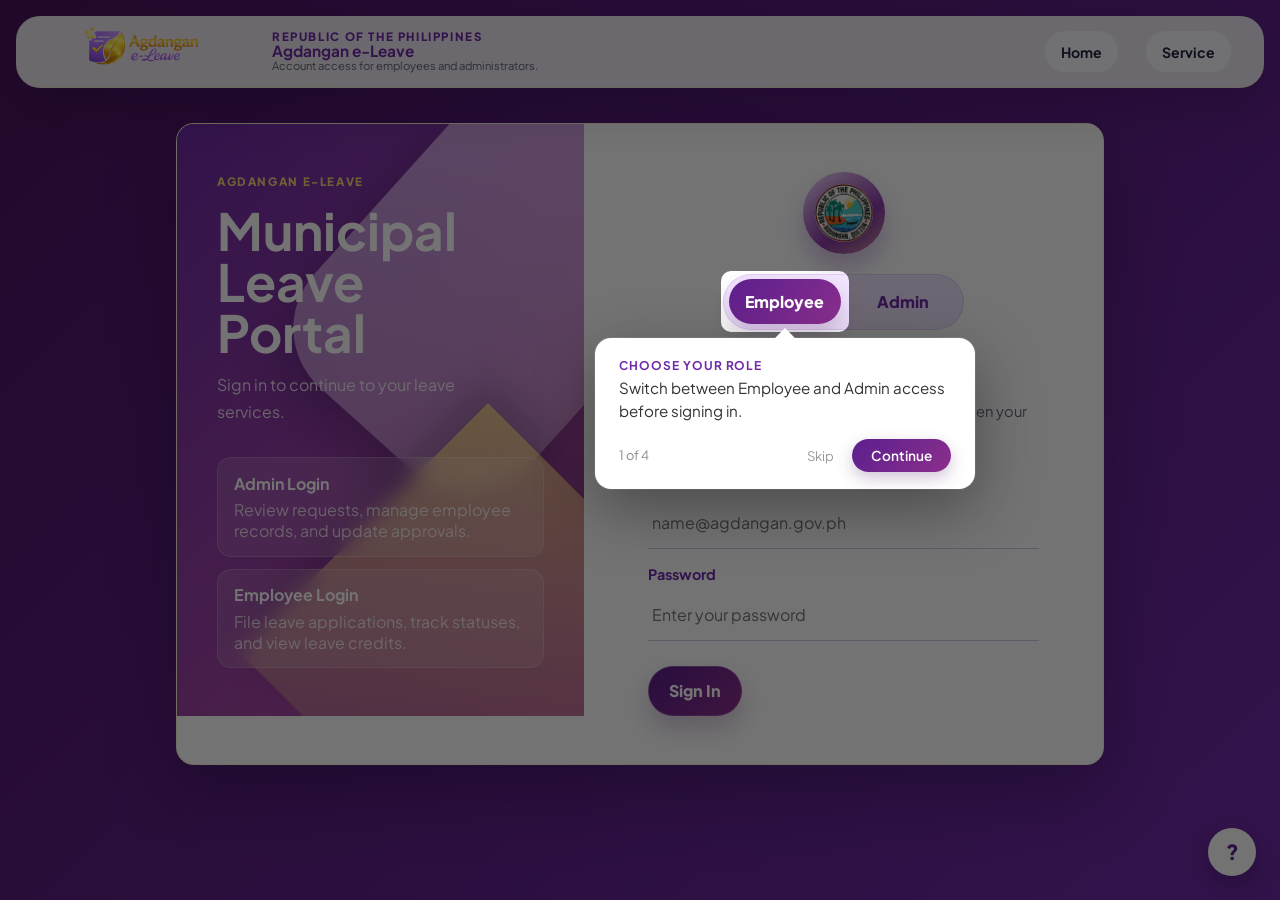
==== commit c6e7b565: "Add favicon using e-Leave logo across all pages" ====
--- a/account-settings/index.html
+++ b/account-settings/index.html
@@ -5,6 +5,7 @@
   <meta name="viewport" content="width=device-width, initial-scale=1.0">
   <title>Account Settings | Agdangan e-Leave</title>
   <link rel="preconnect" href="https://fonts.googleapis.com">
+  <link rel="icon" type="image/png" href="/assets/images/agdangan-eleave-logo.png">
   <link rel="preconnect" href="https://fonts.gstatic.com" crossorigin>
   <link href="https://fonts.googleapis.com/css2?family=Plus+Jakarta+Sans:wght@400;500;600;700;800&display=swap" rel="stylesheet">
   <link rel="stylesheet" href="/assets/css/styles.css?v=20260603-disapproval-lines">
@@ -20,6 +21,7 @@
       </div>
     </a>
 
+    <button class="burger" aria-label="Open menu" data-burger><span></span><span></span><span></span></button>
     <nav class="utility-nav" aria-label="Account settings navigation">
       <a href="/employee-dashboard">Employee Service</a>
       <a href="/account-settings" class="active">Account Settings</a>
--- a/assets/css/styles.css
+++ b/assets/css/styles.css
@@ -647,6 +647,53 @@
   padding-top: 1.5rem;
 }
 
+@keyframes auth-bg-shift {
+  0%, 100% {
+    background-position: 0% 50%;
+  }
+  50% {
+    background-position: 100% 50%;
+  }
+}
+
+@keyframes fade-slide-up {
+  from {
+    opacity: 0;
+    transform: translateY(18px);
+  }
+  to {
+    opacity: 1;
+    transform: translateY(0);
+  }
+}
+
+@keyframes float-slow {
+  0%, 100% {
+    transform: rotate(42deg) translateY(0);
+  }
+  50% {
+    transform: rotate(42deg) translateY(-14px);
+  }
+}
+
+@keyframes float-slow-after {
+  0%, 100% {
+    transform: rotate(45deg) translateY(0);
+  }
+  50% {
+    transform: rotate(45deg) translateY(12px);
+  }
+}
+
+@keyframes auth-icon-pulse {
+  0%, 100% {
+    box-shadow: 0 14px 24px rgba(111, 42, 168, 0.28);
+  }
+  50% {
+    box-shadow: 0 14px 34px rgba(111, 42, 168, 0.48);
+  }
+}
+
 .auth-copy h2 {
   font-size: clamp(2.4rem, 4vw, 4.2rem);
   color: var(--navy);
@@ -667,6 +714,8 @@
 .auth-page {
   min-height: 100vh;
   background: linear-gradient(135deg, #4b145f 0%, #6f2aa8 48%, #2d174c 100%);
+  background-size: 200% 200%;
+  animation: auth-bg-shift 12s ease-in-out infinite;
 }
 
 .auth-page .site-header {
@@ -729,6 +778,7 @@
   background: linear-gradient(135deg, rgba(239, 206, 255, 0.74), rgba(255, 255, 255, 0.32));
   transform: rotate(42deg);
   box-shadow: 0 24px 46px rgba(31, 12, 64, 0.28);
+  animation: float-slow 8s ease-in-out infinite;
 }
 
 .auth-page .auth-copy::after {
@@ -739,6 +789,7 @@
   background: linear-gradient(135deg, rgba(244, 213, 121, 0.72), rgba(140, 61, 170, 0.42));
   transform: rotate(45deg);
   box-shadow: -18px -18px 40px rgba(31, 12, 64, 0.24);
+  animation: float-slow-after 9s ease-in-out infinite;
 }
 
 .auth-copy-inner {
@@ -747,6 +798,22 @@
   display: grid;
   gap: 0.8rem;
   max-width: 18rem;
+}
+
+.auth-copy-inner > * {
+  animation: fade-slide-up 0.7s ease-out both;
+}
+
+.auth-copy-inner > .section-label {
+  animation-delay: 0.1s;
+}
+
+.auth-copy-inner > h2 {
+  animation-delay: 0.2s;
+}
+
+.auth-copy-inner > p {
+  animation-delay: 0.3s;
 }
 
 .auth-seal {
@@ -792,6 +859,13 @@
   background: rgba(255, 255, 255, 0.12);
   box-shadow: none;
   backdrop-filter: blur(10px);
+  transition: background 0.3s ease, transform 0.3s ease, box-shadow 0.3s ease;
+}
+
+.auth-page .mini-card:hover {
+  background: rgba(255, 255, 255, 0.2);
+  transform: translateY(-2px);
+  box-shadow: 0 8px 24px rgba(31, 12, 64, 0.18);
 }
 
 .auth-page .mini-card strong {
@@ -824,6 +898,19 @@
   box-shadow: none;
 }
 
+.auth-page .auth-card > .role-switch,
+.auth-page .auth-card > form {
+  animation: fade-slide-up 0.7s ease-out both;
+}
+
+.auth-page .auth-card > .role-switch {
+  animation-delay: 0.1s;
+}
+
+.auth-page .auth-card > form {
+  animation-delay: 0.2s;
+}
+
 .auth-icon {
   display: grid;
   place-items: center;
@@ -835,6 +922,7 @@
   overflow: hidden;
   background: linear-gradient(145deg, #f3d9ff, #8c3daa 62%, #f4d579 140%);
   box-shadow: 0 14px 24px rgba(111, 42, 168, 0.28);
+  animation: auth-icon-pulse 3s ease-in-out infinite;
 }
 
 .auth-icon img {
@@ -871,6 +959,7 @@
   min-width: 7rem;
   border-radius: 999px;
   color: #6f2aa8;
+  transition: all 0.3s ease;
 }
 
 .auth-page .role-switch button.active {
@@ -888,6 +977,7 @@
   border-radius: 0;
   padding: 0.9rem 0.2rem;
   background: transparent;
+  transition: border-color 0.3s ease, box-shadow 0.3s ease;
 }
 
 .auth-page .field input:focus {
@@ -904,6 +994,12 @@
   border-radius: 999px;
   background: linear-gradient(135deg, #5b1f8d, #8c2f8d);
   box-shadow: 0 12px 24px rgba(75, 20, 95, 0.22);
+  transition: transform 0.3s ease, box-shadow 0.3s ease;
+}
+
+.auth-page .button-primary:hover {
+  transform: translateY(-2px);
+  box-shadow: 0 18px 32px rgba(75, 20, 95, 0.32);
 }
 
 .auth-page .button-muted {
@@ -985,9 +1081,11 @@
 
 .landing-page .hero-shell {
   position: relative;
+  display: grid;
   grid-template-columns: 1fr;
   gap: 0;
   width: min(100%, 72rem);
+  margin: 0 auto;
   min-height: 35rem;
   padding: 0;
   overflow: hidden;
@@ -1062,7 +1160,9 @@
 }
 
 .landing-page .hero-meta {
+  width: 100%;
   max-width: 36rem;
+  margin: 0 auto;
 }
 
 .landing-page .hero-meta div {
@@ -1071,6 +1171,8 @@
   background: rgba(255, 255, 255, 0.12);
   box-shadow: none;
   backdrop-filter: blur(10px);
+  overflow-wrap: break-word;
+  word-break: break-word;
 }
 
 .landing-page .hero-meta .card-label {
@@ -1079,6 +1181,8 @@
 
 .landing-page .hero-meta strong {
   color: #ffffff;
+  overflow-wrap: break-word;
+  word-break: break-word;
 }
 
 .landing-page .hero-actions .button-primary {
@@ -1445,7 +1549,7 @@
 
 .leave-paper-seal-wrap {
   position: absolute;
-  transform: translate(-5.2rem, 0.18rem);
+  transform: translate(-7rem, 0.18rem);
   padding: 0;
 }
 
@@ -2141,13 +2245,71 @@
 
 .request-list {
   display: grid;
-  gap: 1rem;
-  padding-left: 1.1rem;
+  gap: 0.85rem;
+  margin: 1.1rem 0 0;
+  padding: 0;
+  list-style: none;
 }
 
 .request-list li {
-  padding: 1rem 1rem 1rem 0.3rem;
-  border-bottom: 1px solid rgba(102, 79, 178, 0.08);
+  position: relative;
+  display: grid;
+  gap: 0.35rem;
+  padding: 1rem 1rem 1rem 1.15rem;
+  overflow: hidden;
+  border: 1px solid rgba(75, 20, 95, 0.1);
+  border-radius: 16px;
+  background: linear-gradient(135deg, rgba(255, 255, 255, 0.96), rgba(234, 220, 247, 0.68));
+  box-shadow: 0 12px 24px rgba(31, 12, 64, 0.08);
+}
+
+.request-list li::before {
+  position: absolute;
+  inset: 0 auto 0 0;
+  width: 0.28rem;
+  content: "";
+  background: linear-gradient(180deg, #f4d579, #8c2f8d);
+}
+
+.request-list li strong {
+  color: #4b145f;
+  font-size: 1rem;
+}
+
+.request-list li div {
+  color: var(--ink-soft);
+  font-size: 0.9rem;
+}
+
+.request-list .badge {
+  margin-top: 0.25rem;
+}
+
+.request-list .table-actions {
+  margin-top: 0.45rem;
+}
+
+.request-list .button {
+  min-height: 2.35rem;
+  padding: 0.58rem 0.9rem;
+}
+
+.request-summary-card {
+  align-self: start;
+  background:
+    linear-gradient(180deg, rgba(255, 255, 255, 0.96), rgba(255, 244, 196, 0.46)),
+    #ffffff;
+}
+
+.request-summary-card h3 {
+  margin-bottom: 0.35rem;
+}
+
+.request-summary-card .empty-state {
+  padding: 1.2rem;
+  border-style: dashed;
+  background: rgba(255, 255, 255, 0.74);
+  text-align: center;
 }
 
 .data-table {
@@ -3203,6 +3365,126 @@
   box-shadow: 0 14px 26px rgba(111, 42, 168, 0.18);
 }
 
+.storage-summary-card {
+  background: #ffffff;
+  border-radius: 24px;
+  padding: 2rem;
+  margin-bottom: 1.35rem;
+  box-shadow: 0 22px 54px rgba(20, 8, 40, 0.22);
+  border-top: 5px solid #2ecc71;
+}
+
+.storage-summary-header {
+  display: flex;
+  align-items: baseline;
+  gap: 1rem;
+  flex-wrap: wrap;
+}
+
+.storage-summary-header strong {
+  font-size: 1.8rem;
+  color: #2ecc71;
+}
+
+.storage-bar-track {
+  width: 100%;
+  height: 12px;
+  background: #e9ecef;
+  border-radius: 6px;
+  margin-top: 1rem;
+  overflow: hidden;
+}
+
+.storage-bar-fill {
+  height: 100%;
+  background: linear-gradient(90deg, #2ecc71, #27ae60);
+  border-radius: 6px;
+  transition: width 0.5s ease;
+}
+
+.storage-bar-label {
+  margin-top: 0.4rem;
+  font-size: 0.8rem;
+  color: #888;
+}
+
+.storage-detail-section {
+  padding: 2rem;
+}
+
+.storage-table-list {
+  margin-top: 1rem;
+}
+
+.storage-table-header,
+.storage-table-row {
+  display: grid;
+  grid-template-columns: 2fr 1fr 1fr;
+  gap: 1rem;
+  padding: 0.75rem 1rem;
+  align-items: center;
+}
+
+.storage-table-header {
+  font-weight: 600;
+  font-size: 0.82rem;
+  color: #888;
+  border-bottom: 2px solid #e9ecef;
+}
+
+.storage-table-row {
+  border-bottom: 1px solid #f0f0f0;
+  font-size: 0.95rem;
+}
+
+.storage-table-row:last-child {
+  border-bottom: 0;
+}
+
+.storage-table-row span:last-child {
+  font-family: monospace;
+  font-size: 0.9rem;
+  color: #555;
+}
+
+.export-section {
+  padding: 2rem;
+}
+
+.export-section p {
+  margin: 0.5rem 0 1.25rem;
+  color: #666;
+  font-size: 0.95rem;
+  line-height: 1.5;
+}
+
+.export-section .button-primary:disabled {
+  opacity: 0.5;
+  cursor: not-allowed;
+}
+
+.cleanup-section {
+  padding: 2rem;
+}
+
+.cleanup-section p {
+  margin: 0.5rem 0 1.25rem;
+  color: #666;
+  font-size: 0.95rem;
+  line-height: 1.5;
+}
+
+.cleanup-section .button-danger:disabled {
+  opacity: 0.5;
+  cursor: not-allowed;
+}
+
+.cleanup-result {
+  margin-top: 1rem;
+  font-weight: 600;
+  font-size: 0.9rem;
+}
+
 @media (max-width: 1180px) {
   .hero-shell,
   .overview-section,
@@ -3295,8 +3577,9 @@
   }
 
   .site-header {
-    flex-direction: column;
-    align-items: flex-start;
+    flex-direction: row;
+    flex-wrap: wrap;
+    align-items: center;
     gap: 0.45rem;
     min-height: auto;
     padding-top: 0.28rem;
@@ -3351,6 +3634,59 @@
   .employee-page .brand-copy {
     margin-left: 0;
   }
+
+  .leave-paper-inline-fields {
+    grid-template-columns: 1fr;
+  }
+
+  .burger {
+    display: flex;
+    margin-left: auto;
+  }
+
+  .site-nav,
+  .utility-nav {
+    display: none;
+    width: 100%;
+    flex-direction: column;
+    gap: 0.35rem;
+    padding: 1rem 0 0.5rem;
+  }
+
+  .site-nav a,
+  .utility-nav a,
+  .utility-nav button {
+    flex: none;
+    width: 100%;
+    text-align: center;
+  }
+
+  .brand {
+    flex: 1 1 auto;
+    min-width: 0;
+    gap: 0.5rem;
+  }
+
+  .brand-logo {
+    flex-shrink: 1;
+    min-width: 0;
+  }
+
+  .brand-copy {
+    min-width: 0;
+    overflow: hidden;
+  }
+
+  .brand-copy h1 {
+    white-space: nowrap;
+    overflow: hidden;
+    text-overflow: ellipsis;
+    font-size: 0.82rem;
+  }
+
+  .brand-copy p {
+    display: none;
+  }
 }
 
 @media (max-width: 720px) {
@@ -3439,11 +3775,12 @@
   }
 
   .landing-page .hero {
+    min-height: auto;
     padding-top: 0.75rem;
   }
 
   .landing-page .hero-shell {
-    width: calc(100vw - 1rem);
+    width: 100%;
     border-radius: 18px;
   }
 
@@ -3509,20 +3846,6 @@
     grid-template-columns: 1fr;
   }
 
-  .site-nav,
-  .utility-nav {
-    width: 100%;
-    gap: 0.45rem;
-  }
-
-  .site-nav a,
-  .utility-nav a,
-  .utility-nav button {
-    flex: 1 1 9rem;
-    padding: 0.62rem 0.7rem;
-    text-align: center;
-  }
-
   .dashboard-header {
     padding: 1.2rem;
     border-radius: 20px;
@@ -3615,6 +3938,10 @@
     flex-direction: column;
   }
 
+  .leave-paper-form {
+    font-size: 1rem;
+  }
+
   .leave-paper-heading-grid,
   .leave-paper-topline,
   .leave-paper-row,
@@ -3684,6 +4011,191 @@
     width: 100%;
   }
 
+  .leave-paper-label,
+  .leave-paper-cell-inline .leave-paper-label,
+  .leave-paper-name-header .leave-paper-label {
+    font-size: 0.85rem;
+    white-space: normal;
+  }
+
+  .leave-paper-input,
+  .leave-paper-readonly,
+  .leave-paper-table-input {
+    font-size: 1rem;
+    min-height: 2.8rem;
+  }
+
+  .leave-paper-line {
+    min-height: 2rem;
+    font-size: 0.95rem;
+  }
+
+  .leave-paper-note {
+    font-size: 0.85rem;
+  }
+
+  .leave-paper-government {
+    font-size: 0.92rem;
+  }
+
+  .leave-paper-heading h3 {
+    font-size: 1.5rem;
+  }
+
+  .leave-paper-inline-captions {
+    font-size: 0.78rem;
+  }
+
+  .leave-option {
+    font-size: 0.95rem;
+    gap: 0.65rem;
+    padding: 0.4rem 0;
+    min-height: 3rem;
+    align-items: center;
+  }
+
+  .leave-option input {
+    width: 1.4rem;
+    height: 1.4rem;
+    margin-top: 0;
+    flex-shrink: 0;
+  }
+
+  .leave-option input::before {
+    font-size: 1rem;
+  }
+
+  .leave-option small {
+    font-size: 0.72rem;
+  }
+
+  .leave-type-grid {
+    gap: 0.15rem;
+  }
+
+  .leave-paper-panel legend {
+    font-size: 0.85rem;
+    padding-top: 0.5rem;
+  }
+
+  .leave-paper-bullets span {
+    font-size: 0.9rem;
+    padding-left: 0;
+    line-height: 1.4;
+  }
+
+  .leave-paper-bullets input[type="checkbox"],
+  .leave-paper-bullets input[type="radio"],
+  .leave-paper-inline-fields input {
+    width: 1.3rem;
+    height: 1.3rem;
+  }
+
+  .leave-paper-detail-option {
+    display: grid;
+    grid-template-columns: 1fr;
+    gap: 0.35rem;
+  }
+
+  .leave-paper-detail-option input[type="checkbox"] {
+    order: -1;
+  }
+
+  .leave-paper-detail-line {
+    width: 100%;
+    min-width: 0;
+    min-height: 2.4rem;
+    font-size: 1rem;
+  }
+
+  .leave-paper-signature-input {
+    width: 100%;
+    min-height: 2.8rem;
+    font-size: 0.92rem;
+  }
+
+  .leave-paper-other-line {
+    font-size: 0.9rem;
+  }
+
+  .leave-paper-other-line .leave-paper-input,
+  .leave-paper-other-line .leave-paper-readonly {
+    width: 100%;
+    min-height: 2.6rem;
+    font-size: 1rem;
+  }
+
+  .leave-paper-credit-table {
+    font-size: 0.85rem;
+  }
+
+  .leave-paper-credit-table th,
+  .leave-paper-credit-table td {
+    padding: 0.35rem 0.3rem;
+  }
+
+  .leave-paper-officer strong,
+  .leave-paper-authorized strong {
+    font-size: 0.9rem;
+  }
+
+  .leave-paper-officer span,
+  .leave-paper-authorized span {
+    font-size: 0.85rem;
+  }
+
+  .leave-paper-officer {
+    gap: 0.35rem;
+  }
+
+  .leave-paper-approval-item {
+    font-size: 0.9rem;
+  }
+
+  .leave-paper-inline-blank {
+    min-width: 7rem;
+  }
+
+  .leave-paper-panel .field label {
+    font-size: 0.9rem;
+  }
+
+  .leave-paper-panel .field textarea {
+    min-height: 6rem;
+    font-size: 1rem;
+  }
+
+  .leave-paper-section-title {
+    font-size: 0.95rem;
+    padding: 0.35rem 0.75rem;
+  }
+
+  .leave-paper-subgroup p {
+    font-size: 0.85rem;
+  }
+
+  .leave-paper-credit-note {
+    font-size: 0.85rem;
+  }
+
+  .leave-paper-authorized {
+    padding: 0.75rem 0.5rem;
+  }
+
+  .leave-paper-date-picker-note {
+    font-size: 0.9rem;
+  }
+
+  .leave-paper-inline-fields .leave-paper-input {
+    min-height: 2.6rem;
+    font-size: 1rem;
+  }
+
+  .leave-paper-action-textarea {
+    min-height: 5rem;
+    font-size: 0.95rem;
+  }
+
   .admin-request-modal {
     padding: 0.6rem;
   }
@@ -3709,3 +4221,603 @@
     padding-right: 0.5rem;
   }
 }
+
+.burger {
+  display: none;
+  flex-direction: column;
+  justify-content: center;
+  gap: 5px;
+  width: 2.5rem;
+  height: 2.5rem;
+  padding: 0.4rem;
+  border: 0;
+  border-radius: 10px;
+  background: transparent;
+  cursor: pointer;
+  z-index: 20;
+  flex-shrink: 0;
+}
+
+.burger span {
+  display: block;
+  width: 100%;
+  height: 3px;
+  border-radius: 3px;
+  background: var(--ink);
+  transition: transform 240ms ease, opacity 240ms ease;
+}
+
+.burger.is-open span:nth-child(1) {
+  transform: translateY(8px) rotate(45deg);
+}
+
+.burger.is-open span:nth-child(2) {
+  opacity: 0;
+}
+
+.burger.is-open span:nth-child(3) {
+  transform: translateY(-8px) rotate(-45deg);
+}
+
+.site-header.is-open .site-nav,
+.site-header.is-open .utility-nav {
+  display: flex;
+  width: 100%;
+}
+
+@media (max-width: 720px) {
+  .burger {
+    display: flex;
+  }
+
+  .admin-page .brand-logo,
+  .credit-page .brand-logo,
+  .employee-page .brand-logo {
+    position: relative;
+    left: auto;
+    top: auto;
+    width: 120px;
+    transform: none;
+  }
+
+  .admin-page .brand-copy,
+  .credit-page .brand-copy,
+  .employee-page .brand-copy {
+    margin-left: 0;
+  }
+
+  .site-nav,
+  .utility-nav {
+    display: none;
+    width: 100%;
+    flex-direction: column;
+    gap: 0.35rem;
+    padding: 1rem 0 0.5rem;
+  }
+
+  .site-nav a,
+  .utility-nav a,
+  .utility-nav button {
+    flex: none;
+    width: 100%;
+    text-align: center;
+  }
+
+  .site-header {
+    position: relative;
+    flex-direction: row;
+    flex-wrap: wrap;
+    align-items: center;
+  }
+
+  .brand {
+    flex: 1 1 auto;
+    min-width: 0;
+    gap: 0.5rem;
+  }
+
+  .brand-logo {
+    flex-shrink: 1;
+    min-width: 0;
+  }
+
+  .brand-copy {
+    min-width: 0;
+    overflow: hidden;
+  }
+
+  .brand-copy h1 {
+    white-space: nowrap;
+    overflow: hidden;
+    text-overflow: ellipsis;
+    font-size: 0.82rem;
+  }
+
+  .brand-copy p {
+    display: none;
+  }
+
+  .burger {
+    margin-left: auto;
+  }
+}
+
+@media (max-width: 480px) {
+  .site-header {
+    padding: 0.5rem 0.65rem;
+    gap: 0.35rem;
+    flex-wrap: nowrap;
+  }
+
+  .site-header.is-open {
+    flex-wrap: wrap;
+  }
+
+  .brand {
+    min-width: 0;
+    gap: 0.45rem;
+  }
+
+  .brand-logo {
+    width: 90px;
+  }
+
+  .admin-page .brand-logo,
+  .credit-page .brand-logo,
+  .employee-page .brand-logo {
+    width: 90px;
+  }
+
+  .brand-copy h1 {
+    font-size: 0.75rem;
+  }
+
+  .brand-copy p {
+    font-size: 0.58rem;
+  }
+
+  .site-nav a,
+  .utility-nav a,
+  .utility-nav button {
+    padding: 0.7rem 0.5rem;
+    font-size: 0.82rem;
+    flex: 1 1 auto;
+  }
+
+  .hero-copy h2 {
+    font-size: 2rem;
+  }
+
+  .hero-text {
+    font-size: 0.95rem;
+  }
+
+  .stats-grid {
+    grid-template-columns: 1fr 1fr;
+    gap: 0.65rem;
+  }
+
+  .stat-card {
+    padding: 0.85rem;
+  }
+
+  .stat-card strong {
+    font-size: 1.5rem;
+  }
+
+  .dashboard-header {
+    padding: 1rem;
+  }
+
+  .dashboard-title h2 {
+    font-size: 1.6rem;
+  }
+
+  .auth-page .app-layout {
+    grid-template-columns: 1fr;
+  }
+
+  .auth-page .auth-copy,
+  .auth-page .auth-card {
+    padding: 1rem;
+  }
+
+  .auth-page .auth-copy h2 {
+    font-size: 1.8rem;
+  }
+
+  .auth-copy-inner {
+    max-width: 100%;
+  }
+
+  .auth-seal {
+    width: 4rem;
+    height: 4rem;
+  }
+
+  .auth-page .auth-grid {
+    margin-top: 0.75rem;
+  }
+
+  .auth-page .auth-card {
+    padding: 1.25rem;
+  }
+
+  .auth-form h3 {
+    font-size: 1.2rem;
+  }
+
+  .request-list li {
+    padding: 0.85rem 0.85rem 0.85rem 1rem;
+  }
+
+  .employee-record-row {
+    padding: 0.7rem 0.6rem;
+  }
+
+  .admin-request-card {
+    padding: 0.7rem 0.6rem;
+  }
+
+  .approval-queue-section,
+  .line-list-section {
+    padding: 1rem;
+  }
+
+  .hero-meta {
+    grid-template-columns: 1fr;
+  }
+
+  .trust-strip p {
+    padding: 0.85rem;
+    font-size: 0.9rem;
+  }
+
+  .button {
+    min-height: 3rem;
+    padding: 0.75rem 1rem;
+    font-size: 0.95rem;
+    width: 100%;
+  }
+
+  .form-actions {
+    display: grid;
+  }
+
+  .form-actions .button {
+    width: 100%;
+  }
+
+  .field input,
+  .field select,
+  .field textarea {
+    padding: 0.85rem;
+    font-size: 1rem;
+    min-height: 3rem;
+  }
+
+  .field label {
+    font-size: 0.85rem;
+  }
+
+  input,
+  select,
+  textarea,
+  button {
+    font-size: 16px;
+  }
+}
+
+/* ============================================================
+   TOUR / USER GUIDE
+   ============================================================ */
+.tour-overlay {
+  position: fixed;
+  inset: 0;
+  z-index: 9999;
+  pointer-events: none;
+}
+
+.tour-spotlight {
+  position: absolute;
+  border-radius: 10px;
+  box-shadow: 0 0 0 9999px rgba(0, 0, 0, 0.55);
+  transition: all 0.35s ease;
+  pointer-events: none;
+}
+
+.tour-tooltip {
+  position: fixed;
+  z-index: 10000;
+  pointer-events: auto;
+  background: #ffffff;
+  border-radius: 16px;
+  padding: 1.25rem 1.5rem 1.1rem;
+  max-width: 24rem;
+  min-width: 16rem;
+  box-shadow: 0 20px 60px rgba(0, 0, 0, 0.35), 0 0 0 1px rgba(255, 255, 255, 0.1);
+  animation: tour-tooltip-in 0.3s ease-out both;
+}
+
+@keyframes tour-tooltip-in {
+  from {
+    opacity: 0;
+    transform: translateY(8px) scale(0.96);
+  }
+  to {
+    opacity: 1;
+    transform: translateY(0) scale(1);
+  }
+}
+
+.tour-tooltip-title {
+  font-size: 0.75rem;
+  font-weight: 700;
+  text-transform: uppercase;
+  letter-spacing: 0.08em;
+  color: #6f2aa8;
+  margin: 0 0 0.25rem;
+}
+
+.tour-tooltip-desc {
+  font-size: 0.95rem;
+  line-height: 1.5;
+  color: #333;
+  margin: 0 0 1rem;
+}
+
+.tour-tooltip-footer {
+  display: flex;
+  align-items: center;
+  justify-content: space-between;
+  gap: 0.75rem;
+}
+
+.tour-tooltip-counter {
+  font-size: 0.8rem;
+  color: #888;
+  white-space: nowrap;
+}
+
+.tour-tooltip-actions {
+  display: flex;
+  align-items: center;
+  gap: 0.5rem;
+}
+
+.tour-tooltip-skip {
+  background: none;
+  border: none;
+  color: #999;
+  font-size: 0.82rem;
+  cursor: pointer;
+  padding: 0.4rem 0.6rem;
+  border-radius: 6px;
+  transition: color 0.2s, background 0.2s;
+}
+
+.tour-tooltip-skip:hover {
+  color: #555;
+  background: #f0f0f0;
+}
+
+.tour-tooltip-next {
+  border: none;
+  border-radius: 999px;
+  padding: 0.5rem 1.2rem;
+  font-size: 0.85rem;
+  font-weight: 600;
+  cursor: pointer;
+  background: linear-gradient(135deg, #5b1f8d, #8c2f8d);
+  color: #fff;
+  box-shadow: 0 6px 16px rgba(75, 20, 95, 0.25);
+  transition: transform 0.2s, box-shadow 0.2s;
+}
+
+.tour-tooltip-next:hover {
+  transform: translateY(-1px);
+  box-shadow: 0 10px 24px rgba(75, 20, 95, 0.35);
+}
+
+.tour-tooltip-arrow {
+  position: absolute;
+  width: 14px;
+  height: 14px;
+  background: #ffffff;
+  transform: rotate(45deg);
+  pointer-events: none;
+}
+
+.tour-floating-btn {
+  position: fixed;
+  bottom: 1.5rem;
+  right: 1.5rem;
+  z-index: 8000;
+  width: 3rem;
+  height: 3rem;
+  border-radius: 50%;
+  border: none;
+  background: linear-gradient(135deg, #5b1f8d, #8c2f8d);
+  color: #fff;
+  font-size: 1.3rem;
+  font-weight: 800;
+  cursor: pointer;
+  box-shadow: 0 8px 24px rgba(75, 20, 95, 0.3);
+  transition: transform 0.25s, box-shadow 0.25s;
+  display: grid;
+  place-items: center;
+  line-height: 1;
+}
+
+.tour-floating-btn:hover {
+  transform: scale(1.1);
+  box-shadow: 0 12px 32px rgba(75, 20, 95, 0.4);
+}
+
+.tour-floating-btn:active {
+  transform: scale(0.95);
+}
+
+.auth-page .tour-floating-btn {
+  background: #ffffff;
+  color: #5b1f8d;
+  box-shadow: 0 8px 24px rgba(0, 0, 0, 0.28);
+}
+
+.auth-page .tour-floating-btn:hover {
+  box-shadow: 0 12px 32px rgba(0, 0, 0, 0.38);
+}
+
+/* ---------- AI ANALYSIS PANEL ---------- */
+.ai-analysis-panel {
+  max-width: 210mm;
+  margin: 1rem auto 0;
+}
+
+.ai-analysis-loading {
+  display: flex;
+  align-items: center;
+  gap: 0.75rem;
+  padding: 1.5rem;
+  background: rgba(245, 241, 255, 0.6);
+  border: 1px solid rgba(102, 79, 178, 0.15);
+  border-radius: 12px;
+  color: var(--ink-soft);
+  font-size: 0.9rem;
+}
+
+.ai-spinner {
+  display: inline-block;
+  width: 20px;
+  height: 20px;
+  border: 2px solid rgba(91, 31, 141, 0.2);
+  border-top-color: var(--accent);
+  border-radius: 50%;
+  animation: ai-spin 0.7s linear infinite;
+}
+
+@keyframes ai-spin {
+  to { transform: rotate(360deg); }
+}
+
+.ai-analysis-error {
+  padding: 1rem 1.25rem;
+  background: rgba(227, 91, 107, 0.1);
+  border: 1px solid rgba(227, 91, 107, 0.25);
+  border-radius: 12px;
+  color: var(--danger);
+  font-size: 0.9rem;
+}
+
+.ai-analysis-result {
+  border-radius: 12px;
+  overflow: hidden;
+  border: 1px solid rgba(102, 79, 178, 0.2);
+  background: #fff;
+}
+
+.ai-analysis-result.ai-approve {
+  border-color: rgba(76, 175, 80, 0.3);
+}
+
+.ai-analysis-result.ai-reject {
+  border-color: rgba(227, 91, 107, 0.3);
+}
+
+.ai-analysis-result.ai-review {
+  border-color: rgba(230, 168, 23, 0.3);
+}
+
+.ai-analysis-header {
+  display: flex;
+  align-items: center;
+  justify-content: space-between;
+  padding: 0.6rem 1rem;
+  background: rgba(245, 241, 255, 0.5);
+  border-bottom: 1px solid rgba(102, 79, 178, 0.1);
+}
+
+.ai-badge {
+  font-size: 0.78rem;
+  font-weight: 800;
+  color: var(--accent);
+  text-transform: uppercase;
+  letter-spacing: 0.05em;
+}
+
+.ai-powered {
+  font-size: 0.72rem;
+  color: var(--ink-soft);
+}
+
+.ai-analysis-body {
+  padding: 1rem 1.25rem;
+  display: grid;
+  gap: 1rem;
+}
+
+.ai-recommendation {
+  display: flex;
+  align-items: center;
+  gap: 0.75rem;
+  flex-wrap: wrap;
+}
+
+.ai-rec-label {
+  display: block;
+  font-size: 0.72rem;
+  font-weight: 700;
+  text-transform: uppercase;
+  letter-spacing: 0.06em;
+  color: var(--ink-soft);
+  margin-bottom: 0.2rem;
+}
+
+.ai-rec-value {
+  font-size: 1.1rem;
+  font-weight: 800;
+  color: var(--ink);
+}
+
+.ai-confidence {
+  font-size: 0.82rem;
+  font-weight: 700;
+  color: var(--confidence-color, var(--ink-soft));
+  padding: 0.15rem 0.55rem;
+  border-radius: 999px;
+  background: color-mix(in srgb, var(--confidence-color, transparent) 12%, transparent);
+}
+
+.ai-reasoning p {
+  margin: 0;
+  font-size: 0.9rem;
+  line-height: 1.6;
+  color: var(--ink);
+}
+
+.ai-considerations ul {
+  margin: 0.3rem 0 0;
+  padding-left: 1.2rem;
+  display: grid;
+  gap: 0.3rem;
+}
+
+.ai-considerations li {
+  font-size: 0.85rem;
+  color: var(--ink-soft);
+  line-height: 1.5;
+}
+
+.ai-analysis-footer {
+  padding: 0.5rem 1rem;
+  background: rgba(245, 241, 255, 0.3);
+  border-top: 1px solid rgba(102, 79, 178, 0.08);
+}
+
+.ai-analysis-footer small {
+  font-size: 0.75rem;
+  color: var(--ink-soft);
+  font-style: italic;
+}
+
+
